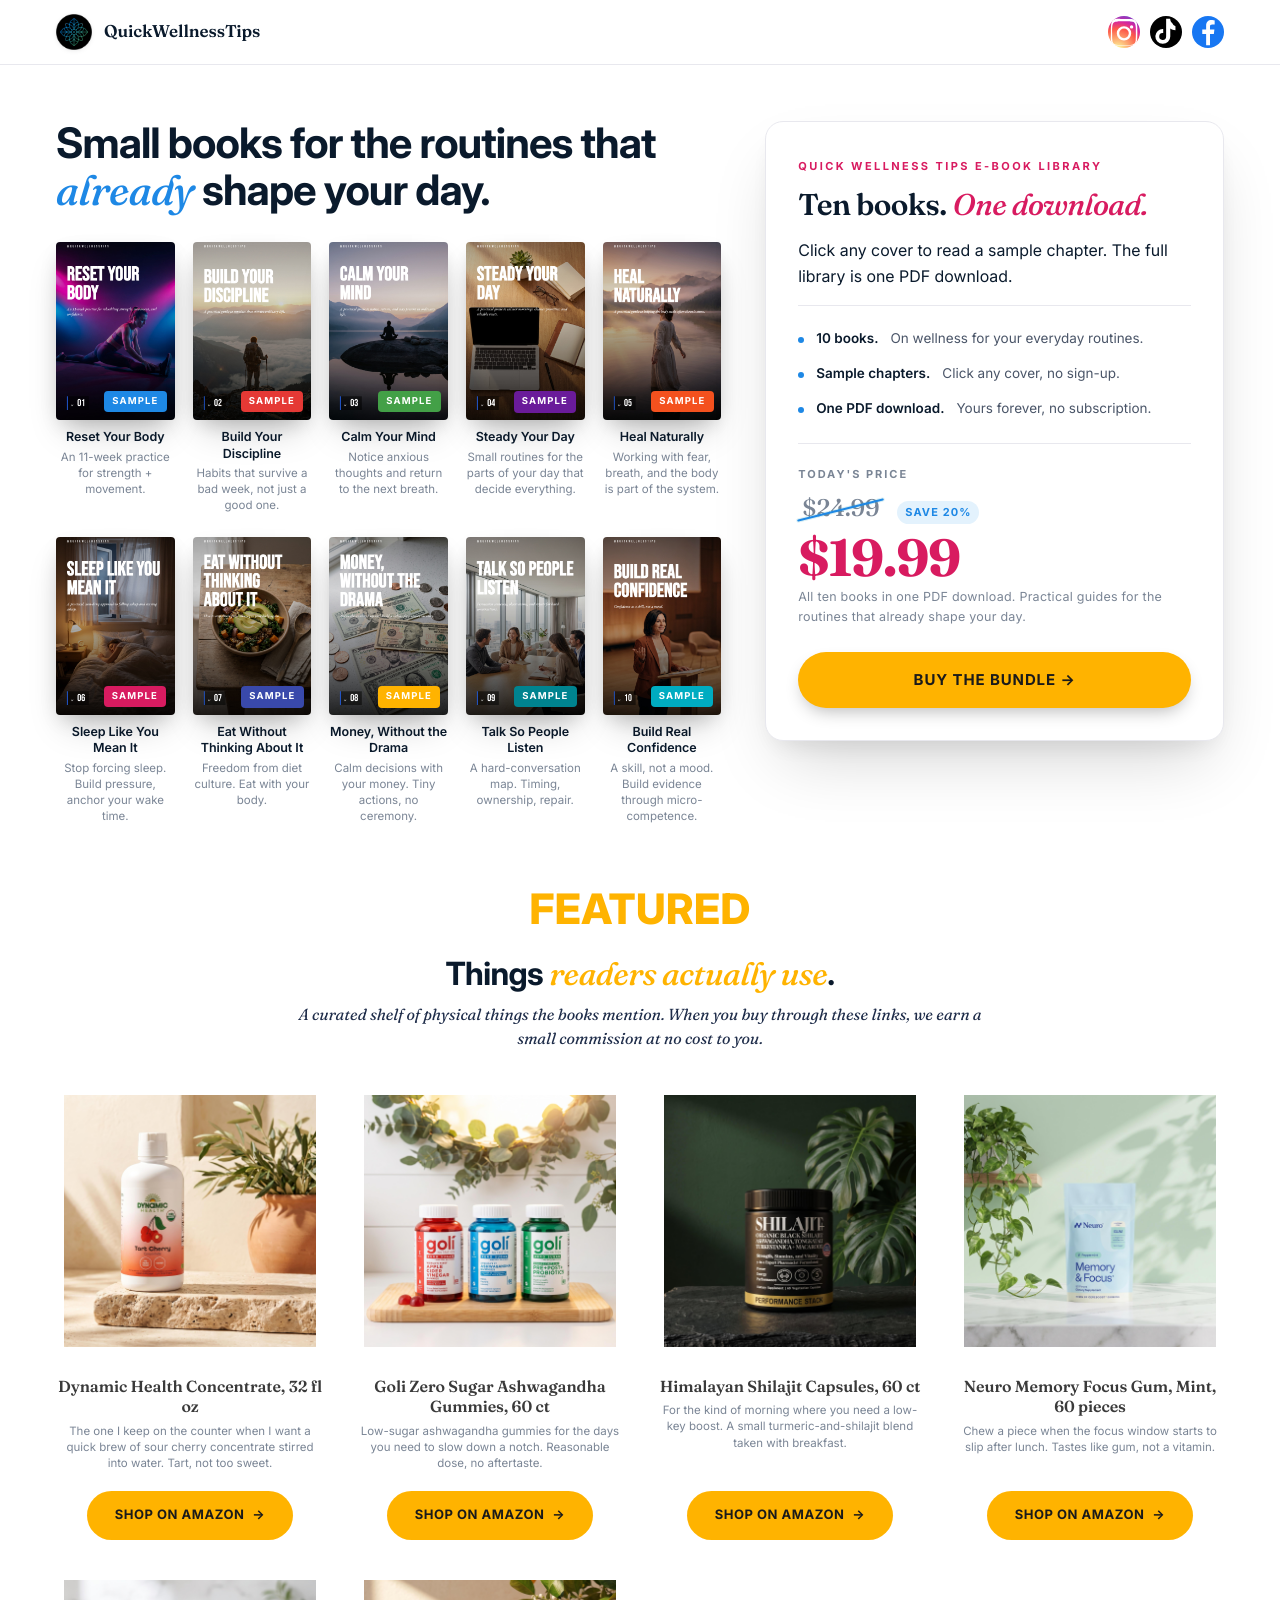
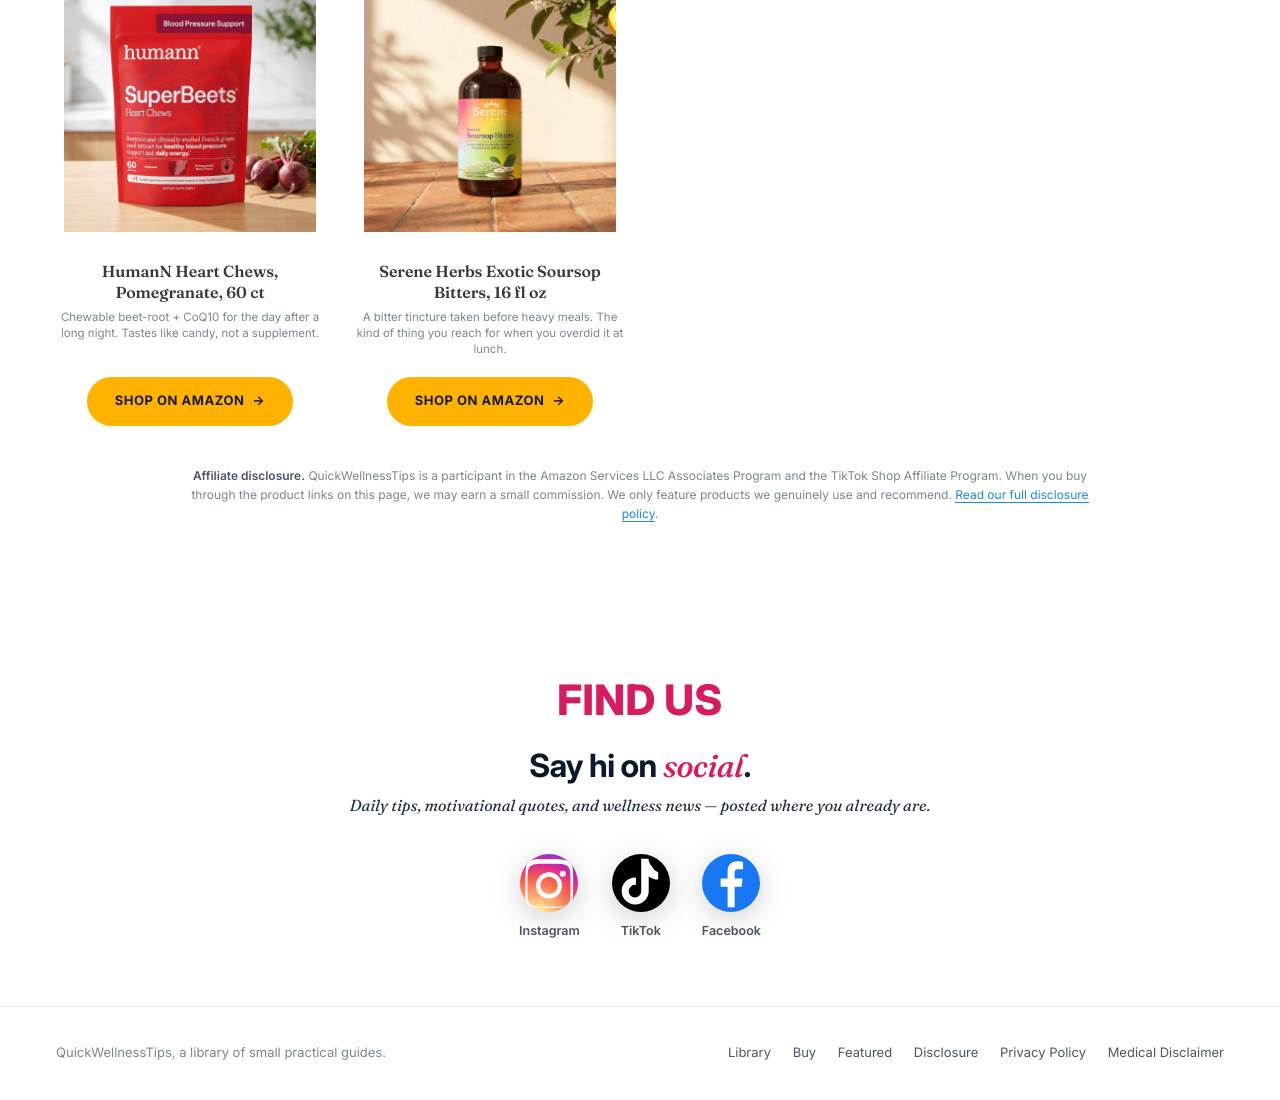
==== index.html @ c4ae5e94 "Move Find Us social section below Featured products; update copy to tips/quotes/news" ====
<!DOCTYPE html>
<html lang="en">
<head>
  <meta charset="UTF-8">
  <title>QuickWellnessTips, a library of small, practical guides</title>
  <meta name="viewport" content="width=device-width, initial-scale=1">
  <meta name="description" content="A focused library of 10 small wellness books. Practical guides for the routines that already shape your day. Sample chapters shown here. Full library available for purchase.">
  <link rel="preconnect" href="https://fonts.googleapis.com">
  <link rel="preconnect" href="https://fonts.gstatic.com" crossorigin>
  <link href="https://fonts.googleapis.com/css2?family=Inter:wght@400;500;600;700;800&family=Fraunces:ital,opsz,wght@0,9..144,500;0,9..144,600;1,9..144,400;1,9..144,500&display=swap" rel="stylesheet">
  <style>
    :root {
      /* Multi-hue palette: cool + warm mixed, no brown/orange dominance.
         Every section + every button gets a distinct, vibrant color so
         the page reads as flowing + varied, not monochrome. */
      --paper:        #ffffff;
      --ink:          #0a1a2c;
      --ink-soft:     #1f2d4a;
      --ink-mid:      #4a5568;
      --ink-muted:    #7a8595;
      --rule:         #e8e8ee;
      --rule-strong:  #c8ccd6;
      /* Section 1: hero + nav CTA — vibrant blue */
      --accent:       #1e88e5;
      --accent-deep:  #1565c0;
      --accent-tint:  #e3f2fd;
      /* Section 2: recipes/newsletter — bright teal */
      --accent-2:     #00acc1;
      --accent-2-deep:#00838f;
      --accent-2-tint:#e0f7fa;
      /* Section 3: offer + active price — hot pink */
      --accent-3:     #d81b60;
      --accent-3-deep:#ad1457;
      --accent-3-tint:#fce4ec;
      /* Section 4: featured products — bright amber */
      --accent-4:     #ffb300;
      --accent-4-tint:#fff8e1;
      /* Section 5: library + Buy Now button — vivid purple */
      --accent-5:     #6a1b9a;
      --accent-5-tint:#f3e5f5;
      /* Extra hues, used only to give each of the 10 book "Sample" tags
         its own distinct color (no two tiles repeat the same one). */
      --accent-6:     #43a047;
      --accent-7:     #e53935;
      --accent-8:     #3949ab;
      --accent-9:     #f4511e;

      --sans:  "Inter", -apple-system, BlinkMacSystemFont, "Helvetica Neue", Arial, sans-serif;
      --serif: "Fraunces", Georgia, "Times New Roman", serif;
    }

    * { box-sizing: border-box; }
    html, body {
      margin: 0; padding: 0;
      background: var(--paper);
      color: var(--ink);
      font-family: var(--sans);
      font-size: 16px;
      line-height: 1.6;
      -webkit-font-smoothing: antialiased;
      text-rendering: geometricPrecision;
    }
    a { color: inherit; text-decoration: none; }
    img { max-width: 100%; height: auto; display: block; }

    .wrap { max-width: 1240px; margin: 0 auto; padding: 0 36px; }

    /* ----- TOP BAR ----- */
    .topbar {
      border-bottom: 1px solid var(--rule);
      background: rgba(255,255,255,0.92);
      backdrop-filter: saturate(180%) blur(20px);
      -webkit-backdrop-filter: saturate(180%) blur(20px);
      position: sticky; top: 0; z-index: 50;
    }
    .topbar-inner {
      display: flex; align-items: center; justify-content: space-between;
      padding-top: 14px; padding-bottom: 14px;
    }
    .brand-mark { display: flex; align-items: center; gap: 12px; }
    .brand-mark img {
      width: 36px; height: 36px;
      filter: drop-shadow(0 1px 2px rgba(0,0,0,0.08));
    }
    .social-icons { display: flex; align-items: center; gap: 10px; }
    .social-icons a {
      display: flex; align-items: center; justify-content: center;
      width: 32px; height: 32px;
      transition: transform .15s ease;
    }
    .social-icons a:hover { transform: translateY(-1px); }
    .social-icons a svg { width: 32px; height: 32px; display: block; }

    .social-section { padding: 64px 0; }
    .social-section .section-eyebrow { color: var(--accent-3); }
    .social-section .section-title em { color: var(--accent-3); }
    .social-row {
      display: flex; align-items: flex-start; justify-content: center;
      gap: 32px; flex-wrap: wrap;
    }
    .social-badge {
      display: flex; flex-direction: column; align-items: center; gap: 10px;
      text-decoration: none;
    }
    .social-badge .badge-icon {
      width: 58px; height: 58px;
      display: block;
      filter: drop-shadow(0 6px 14px rgba(0,0,0,0.18));
      transition: transform .15s ease;
    }
    .social-badge:hover .badge-icon { transform: translateY(-3px); }
    .social-badge .badge-icon svg { width: 100%; height: 100%; display: block; }
    .social-badge .badge-label {
      font-family: var(--sans);
      font-size: 12.5px;
      font-weight: 600;
      color: var(--ink-mid);
    }

    .brand-mark .name {
      font-family: var(--serif);
      font-size: 17px;
      font-weight: 600;
      letter-spacing: -0.005em;
      color: var(--ink);
    }
    .nav {
      display: flex; gap: 28px; align-items: center;
      font-family: var(--sans);
      font-size: 13.5px;
      font-weight: 500;
      color: var(--ink-mid);
    }
    .nav a:hover { color: var(--ink); }
    .nav .pill {
      display: inline-flex; align-items: center;
      padding: 10px 18px;
      background: var(--accent);
      color: #ffffff;
      font-weight: 600; font-size: 13.5px;
      border-radius: 999px;
      transition: background .2s ease;
    }
    .nav .pill:hover { background: var(--accent-deep); }

    /* ============================================================
       TOP: 2-column hero (library LEFT, text-only offer RIGHT)
       ============================================================ */
    .hero {
      padding: 56px 0 28px;
      background: var(--paper);
    }
    .hero-grid {
      display: grid;
      grid-template-columns: 1.45fr 1fr;
      gap: 44px;
      align-items: start;
    }

    /* ---- LEFT: library showcase ---- */
    .lib-block .lib-header {
      margin-bottom: 28px;
    }
    .lib-block .lib-header h1 {
      font-family: var(--sans);
      font-size: clamp(28px, 3.6vw, 42px);
      line-height: 1.1;
      letter-spacing: -0.022em;
      color: var(--ink);
      font-weight: 700;
      margin: 0 0 10px 0;
    }
    .lib-block .lib-header h1 em {
      font-family: var(--serif);
      font-style: italic;
      font-weight: 500;
      color: var(--accent);
      letter-spacing: -0.015em;
    }
    /* (no deck line — was a "click any cover" sample instruction, removed) */

    .bookshelf {
      display: grid;
      grid-template-columns: repeat(5, 1fr);
      gap: 24px 18px;
    }
    .book-tile {
      display: flex; flex-direction: column; align-items: center;
      gap: 8px;
      cursor: pointer;
      text-decoration: none;
      color: inherit;
      transition: transform .3s cubic-bezier(.2,.7,.2,1);
    }
    .book-tile:hover { transform: translateY(-4px); }
    .book-tile .cover {
      width: 100%;
      max-width: 140px;
      aspect-ratio: 2/3;
      border-radius: 4px;
      overflow: hidden;
      box-shadow:
        0 1px 0 rgba(255,255,255,0.9) inset,
        0 8px 20px -6px rgba(0,0,0,0.18),
        0 18px 36px -10px rgba(0,0,0,0.22);
      transition: box-shadow .25s ease;
    }
    .book-tile:hover .cover {
      box-shadow:
        0 1px 0 rgba(255,255,255,0.9) inset,
        0 12px 24px -6px rgba(0,0,0,0.20),
        0 22px 44px -10px rgba(0,0,0,0.28);
    }
    .book-tile .cover img { width: 100%; height: 100%; object-fit: cover; }
    .book-tile .cover-wrap { position: relative; }
    /* "Sample" tag — communicates to visitors this is a preview, not the
       full book. Reinforces the buy-now CTA in the right column. */
    .book-tile .sample-tag {
      position: absolute;
      bottom: 8px; right: 8px;
      padding: 3px 8px;
      background: var(--accent);
      color: #fff;
      font-family: var(--sans);
      font-size: 9.5px; font-weight: 700;
      letter-spacing: 0.12em;
      text-transform: uppercase;
      border-radius: 4px;
      backdrop-filter: blur(4px);
    }
    /* Cycle the "Sample" tag through the site's five accent colors instead
       of every book showing the same one — matches the multi-hue palette
       used across the rest of the page. */
    .bookshelf .book-tile:nth-child(1)  .sample-tag { background: var(--accent); }
    .bookshelf .book-tile:nth-child(2)  .sample-tag { background: var(--accent-7); }
    .bookshelf .book-tile:nth-child(3)  .sample-tag { background: var(--accent-6); }
    .bookshelf .book-tile:nth-child(4)  .sample-tag { background: var(--accent-5); }
    .bookshelf .book-tile:nth-child(5)  .sample-tag { background: var(--accent-9); }
    .bookshelf .book-tile:nth-child(6)  .sample-tag { background: var(--accent-3); }
    .bookshelf .book-tile:nth-child(7)  .sample-tag { background: var(--accent-8); }
    .bookshelf .book-tile:nth-child(8)  .sample-tag { background: var(--accent-4); }
    .bookshelf .book-tile:nth-child(9)  .sample-tag { background: var(--accent-2-deep); }
    .bookshelf .book-tile:nth-child(10) .sample-tag { background: var(--accent-2); }
    .book-tile .meta { text-align: center; }
    .book-tile .name {
      font-family: var(--sans);
      font-size: 12.5px;
      font-weight: 600;
      letter-spacing: -0.005em;
      color: var(--ink);
      line-height: 1.3;
      margin-top: 2px;
    }
    .book-tile .blurb {
      font-family: var(--sans);
      font-size: 11.5px;
      line-height: 1.4;
      color: var(--ink-muted);
      margin-top: 2px;
      max-width: 160px;
    }

    /* ---- RIGHT: text-only offer (no photo) ---- */
    .buy-block { position: sticky; top: 92px; }
    .offer {
      background: #ffffff;
      border: 1px solid var(--rule);
      border-radius: 18px;
      padding: 36px 32px 32px;
      box-shadow:
        0 1px 0 rgba(255,255,255,0.9) inset,
        0 12px 28px -10px rgba(0,0,0,0.10),
        0 32px 64px -18px rgba(0,0,0,0.18);
      position: relative;
    }
    .offer .eyebrow {
      font-family: var(--sans);
      font-size: 11px; font-weight: 700;
      letter-spacing: 0.22em; text-transform: uppercase;
      color: var(--accent);
      margin-bottom: 12px;
    }
    .offer h2 {
      font-family: var(--serif);
      font-size: clamp(24px, 2.4vw, 30px);
      line-height: 1.15;
      letter-spacing: -0.018em;
      font-weight: 600;
      color: var(--ink);
      margin: 0 0 14px 0;
    }
    .offer h2 em {
      font-style: italic;
      font-weight: 500;
      color: var(--accent);
    }
    .offer .blurb {
      font-family: var(--serif);
      font-style: italic;
      font-size: 16px;
      line-height: 1.55;
      color: var(--ink-soft);
      margin: 0 0 22px 0;
    }
    .offer .spec-list {
      list-style: none;
      padding: 16px 0;
      margin: 0 0 22px 0;
      border-top: 1px solid var(--rule);
      border-bottom: 1px solid var(--rule);
    }
    .offer .spec-list li {
      display: flex;
      align-items: baseline;
      gap: 12px;
      padding: 8px 0;
      font-family: var(--sans);
      font-size: 13.5px;
      line-height: 1.4;
      color: var(--ink-mid);
    }
    .offer .spec-list li::before {
      content: "";
      flex: 0 0 6px;
      width: 6px; height: 6px;
      border-radius: 50%;
      background: var(--accent);
      align-self: center;
    }
    .offer .spec-list li strong { color: var(--ink); font-weight: 600; }
    .offer .price-block {
      display: inline-flex; align-items: baseline; gap: 14px;
      margin-bottom: 4px;
    }
    .offer .price-original {
      font-family: var(--serif);
      font-size: clamp(20px, 2vw, 24px);
      font-weight: 500;
      letter-spacing: -0.01em;
      color: var(--ink-muted);
      position: relative;
      display: inline-block;
      padding: 0 4px;
    }
    /* Diagonal slash through the original price (price-sticker mark) */
    .offer .price-original::after {
      content: "";
      position: absolute;
      left: -2px;
      right: -2px;
      top: 50%;
      height: 2px;
      background: var(--accent);
      transform: rotate(-14deg);
      transform-origin: center;
      border-radius: 2px;
      box-shadow: 0 0 0 1px rgba(36, 163, 190, 0.18);
    }
    .offer .price-saving {
      font-family: var(--sans);
      font-size: 11px;
      font-weight: 700;
      letter-spacing: 0.10em;
      text-transform: uppercase;
      color: var(--accent);
      padding: 3px 8px;
      background: var(--accent-tint);
      border-radius: 999px;
    }
    .offer .price {
      font-family: var(--serif);
      font-size: clamp(40px, 4.2vw, 52px);
      font-weight: 700;
      letter-spacing: -0.025em;
      /* Red on the active price — high contrast, urgent sale-energy */
      color: #d81b60;
      line-height: 1;
      margin-bottom: 4px;
    }
    .offer .price-prefix {
      font-family: var(--sans);
      font-size: 11px; font-weight: 700;
      letter-spacing: 0.18em; text-transform: uppercase;
      color: var(--ink-muted);
      margin-bottom: 6px;
    }
    .offer .price-meta {
      font-family: var(--sans);
      font-size: 12.5px;
      color: var(--ink-muted);
      letter-spacing: 0.02em;
      margin-bottom: 24px;
    }
    .offer .buy-btn {
      display: flex; align-items: center; justify-content: center;
      gap: 8px;
      width: 100%;
      background: var(--accent-4);
      color: #1a1a1a;
      font-family: var(--sans);
      font-size: 15px;
      font-weight: 700;
      letter-spacing: 0.06em;
      text-transform: uppercase;
      padding: 16px 22px;
      border: 0; cursor: pointer;
      border-radius: 999px;
      transition: background .2s ease, transform .15s ease;
      box-shadow: 0 8px 18px -6px rgba(0,0,0,0.30);
    }
    .offer .buy-btn:hover {
      background: #ff8f00;
      transform: translateY(-1px);
    }
    .offer .bundles {
      font-family: var(--sans);
      font-size: 12px;
      color: var(--ink-muted);
      margin-top: 16px;
      text-align: center;
    }
    .offer .bundles span { display: block; padding: 2px 0; }
    .offer .bundles strong {
      color: var(--ink-soft);
      font-weight: 700;
      font-family: var(--serif);
      font-size: 13px;
    }

    /* ============================================================
       FEATURED PRODUCTS — square cards, 4-up grid
       Each card is a single column: square product photo at top,
       a single italic-serif deck line, then a black pill CTA.
       Layout matches the BEAM products reference exactly.
       ============================================================ */
    .featured-section {
      padding: 24px 0 80px;
      background: #ffffff;
    }
    .section-head {
      max-width: 1240px;
      margin: 0 auto 36px;
      text-align: center;
    }
    .section-eyebrow {
      font-family: var(--sans);
      font-size: clamp(30px, 4vw, 42px);
      font-weight: 800;
      letter-spacing: 0.01em;
      text-transform: uppercase;
      color: var(--accent);
      margin-bottom: 12px;
    }
    .section-title {
      font-family: var(--sans);
      font-size: clamp(24px, 2.6vw, 32px);
      line-height: 1.2;
      letter-spacing: -0.02em;
      color: var(--ink);
      font-weight: 700;
      margin: 0 0 8px 0;
    }
    .section-title em {
      font-family: var(--serif);
      font-style: italic;
      font-weight: 500;
      color: var(--accent);
      letter-spacing: -0.015em;
    }
    .section-deck {
      font-family: var(--serif);
      font-style: italic;
      font-size: 16px;
      line-height: 1.5;
      color: var(--ink-soft);
      margin: 0;
      max-width: 720px;
      margin-left: auto; margin-right: auto;
    }

    /* The 4-up product grid — equal columns, square cards */
    .product-grid {
      display: grid;
      grid-template-columns: repeat(4, 1fr);
      gap: 32px;
      max-width: 1180px;
      margin: 0 auto;
    }
    /* Each card — square photo on top, deck line, pill button. The
       link wraps the whole card so the entire tile is clickable. */
    .product-card {
      display: flex; flex-direction: column;
      text-decoration: none;
      color: inherit;
      transition: transform .25s ease;
      /* Equal-height cards so all the pills line up at the same Y */
      height: 100%;
    }
    .product-card:hover { transform: translateY(-4px); }

    .product-card .card-photo {
      aspect-ratio: 1/1;
      background: #ffffff;
      border-radius: 6px;
      overflow: hidden;
      margin-bottom: 22px;
      /* Show the FULL product image (no cropping). object-fit: contain
         letterboxes the image in a thin white strip if the source
         isn't itself perfectly square. */
      display: flex;
      align-items: center;
      justify-content: center;
    }
    .product-card .card-photo img {
      width: 100%;
      height: 100%;
      object-fit: contain;
      object-position: center;
      padding: 8px;
    }
    .product-card .card-photo.empty {
      background: linear-gradient(135deg, var(--accent-tint) 0%, #f0f7f9 100%);
    }

    .product-card .card-text { text-align: center; margin: 0 0 20px 0; }
    .product-card .card-title {
      font-family: var(--serif);
      font-size: 16px;
      font-weight: 600;
      line-height: 1.3;
      letter-spacing: -0.005em;
      color: #3a3a3a;
      margin: 0 0 5px 0;
    }
    .product-card .card-blurb {
      font-family: var(--sans);
      font-size: 11.5px;
      line-height: 1.4;
      color: var(--ink-muted);
    }

    /* Push the CTA to the bottom of every card so the pills line up
       at the same vertical position across all 4 cards. */
    .product-card .card-cta {
      display: inline-flex; align-items: center; justify-content: center;
      gap: 8px;
      align-self: center;
      margin-top: auto;          /* push to the bottom of the flex column */
      padding: 14px 28px;
      background: var(--ink);
      color: #ffffff;
      font-family: var(--sans);
      font-size: 13px;
      font-weight: 700;
      letter-spacing: 0.04em;
      text-transform: uppercase;
      border-radius: 999px;
      transition: background .15s ease, transform .15s ease;
    }
    .product-card .card-cta::after { content: "→"; }
    .product-card:hover .card-cta { background: var(--accent); }

    /* Empty state for the grid */
    .grid-empty {
      grid-column: 1 / -1;
      text-align: center;
      padding: 60px 20px;
      color: var(--ink-muted);
      font-family: var(--sans);
      font-size: 14px;
      line-height: 1.6;
    }
    .grid-empty code {
      background: var(--paper);
      padding: 2px 8px;
      border-radius: 3px;
      font-family: "SF Mono", Menlo, monospace;
      font-size: 12.5px;
      color: var(--accent-deep);
    }

    .disclosure {
      max-width: 900px;
      margin: 40px auto 0;
      font-family: var(--sans);
      font-size: 12px;
      line-height: 1.6;
      color: var(--ink-muted);
      text-align: center;
    }
    .disclosure strong { font-weight: 600; color: var(--ink-mid); }
    .disclosure a { color: var(--accent); border-bottom: 1px solid currentColor; }

    @media (max-width: 900px) {
      .hero-grid { grid-template-columns: 1fr; }
      .buy-block { position: static; top: auto; margin-top: 8px; }
    }
    @media (max-width: 640px) {
      .bookshelf { grid-template-columns: repeat(3, 1fr); }
    }
    @media (max-width: 420px) {
      .bookshelf { grid-template-columns: repeat(2, 1fr); }
    }
    @media (max-width: 560px) {
      .product-grid { grid-template-columns: 1fr; }
    }

    /* Per-section accent overrides — each section gets its own
       accent so the page reads as varied, not monochrome teal */
    .hero .hero-eyebrow { color: var(--accent); }
    .hero h1 em { color: var(--accent-3); }
    .featured-section .section-eyebrow { color: var(--accent-4); }
    .featured-section .section-title em { color: var(--accent-4); }
    .featured-section .product-card .card-cta { background: var(--accent-5); }
    .featured-section .product-card:hover .card-cta { background: #4a148c; }
    .featured-section .product-card .card-cta.card-cta-amazon { background: var(--accent-4); color: #1a1a1a; }
    .featured-section .product-card:hover .card-cta.card-cta-amazon { background: #ff8f00; }
    .recipes-section .section-eyebrow { color: var(--accent-2); }
    .recipes-section .section-title em { color: var(--accent-2); }
    .recipes-section .recipe-tag { color: var(--accent-2); }
    .recipes-section .newsletter { background: linear-gradient(135deg, #e3f2fd 0%, #fff 50%, #fce4ec 100%); border-color: var(--accent-2); }
    .recipes-section .newsletter input[type="email"]:focus { border-color: var(--accent-2); }
    .recipes-section .newsletter button[type="submit"]:hover { background: var(--accent-2); }
    .library-section .lib-header h2 em { color: var(--accent-5); }
    .offer .eyebrow { color: var(--accent-3); }
    .offer h2 em { color: var(--accent-3); }
    /* ============================================================
       RECIPES & WELLNESS TIPS — blog/recipe grid + newsletter
       The "from the kitchen + the practice" section. Cards are
       article previews with a thumbnail, tag, title, excerpt, date.
       Newsletter form sits centered under the grid.
       ============================================================ */
    .recipes-section {
      padding: 80px 0 96px;
      background: #fafafa;
      border-top: 1px solid var(--rule);
    }
    .recipes-section .section-head {
      max-width: 1100px;
      margin: 0 auto 40px;
    }
    .recipes-section .section-title em {
      font-family: var(--serif);
      font-style: italic;
      font-weight: 500;
      color: var(--accent);
    }
    .recipes-grid {
      display: grid;
      grid-template-columns: repeat(3, 1fr);
      gap: 28px;
      max-width: 1100px;
      margin: 0 auto 56px;
    }
    .recipe-card {
      background: #ffffff;
      border: 1px solid var(--rule);
      border-radius: 14px;
      overflow: hidden;
      transition: border-color .2s ease, transform .2s ease;
      display: flex; flex-direction: column;
      text-decoration: none;
      color: inherit;
    }
    .recipe-card:hover {
      border-color: var(--rule-strong);
      transform: translateY(-2px);
    }
    .recipe-thumb {
      aspect-ratio: 4/3;
      background: linear-gradient(135deg, var(--accent-tint) 0%, #f0f7f9 100%);
      overflow: hidden;
    }
    .recipe-thumb img { width: 100%; height: 100%; object-fit: cover; }
    .recipe-body { padding: 22px 22px 24px; flex: 1; display: flex; flex-direction: column; }
    .recipe-tag {
      font-family: var(--sans);
      font-size: 11px; font-weight: 700;
      letter-spacing: 0.18em; text-transform: uppercase;
      color: var(--accent);
      margin-bottom: 8px;
    }
    .recipe-title {
      font-family: var(--serif);
      font-size: 19px; font-weight: 600; line-height: 1.25;
      letter-spacing: -0.01em;
      color: var(--ink);
      margin: 0 0 10px 0;
    }
    .recipe-blurb {
      font-family: var(--sans);
      font-size: 13.5px; line-height: 1.55;
      color: var(--ink-mid);
      margin: 0 0 12px 0;
      flex: 1;
    }
    .recipe-meta {
      font-family: var(--sans);
      font-size: 11px; letter-spacing: 0.14em; text-transform: uppercase;
      color: var(--ink-muted);
    }

    /* The newsletter signup form — sits in its own card under the grid */
    .newsletter {
      max-width: 560px;
      margin: 0 auto;
      padding: 32px 32px 36px;
      background: #ffffff;
      border: 1px solid var(--rule);
      border-radius: 18px;
      text-align: center;
    }
    .newsletter .newsletter-eyebrow {
      font-family: var(--sans);
      font-size: 11px; font-weight: 700;
      letter-spacing: 0.22em; text-transform: uppercase;
      color: var(--accent);
      margin-bottom: 8px;
    }
    .newsletter h3 {
      font-family: var(--serif);
      font-size: 22px; line-height: 1.25;
      letter-spacing: -0.018em;
      font-weight: 600;
      color: var(--ink);
      margin: 0 0 8px 0;
    }
    .newsletter h3 em {
      font-style: italic;
      color: var(--accent);
      font-weight: 500;
    }
    .newsletter p {
      font-family: var(--sans);
      font-size: 14px; line-height: 1.55;
      color: var(--ink-mid);
      margin: 0 0 18px 0;
    }
    .newsletter form {
      display: flex; gap: 8px;
    }
    .newsletter input[type="email"] {
      flex: 1;
      padding: 14px 18px;
      border: 1px solid var(--rule-strong);
      border-radius: 999px;
      font-family: var(--sans);
      font-size: 14px;
      color: var(--ink);
      background: #ffffff;
      outline: none;
      transition: border-color .15s ease;
    }
    .newsletter input[type="email"]:focus { border-color: var(--accent); }
    .newsletter button[type="submit"] {
      padding: 14px 24px;
      background: var(--ink);
      color: #ffffff;
      font-family: var(--sans);
      font-size: 13px; font-weight: 700;
      letter-spacing: 0.06em; text-transform: uppercase;
      border: 0;
      border-radius: 999px;
      cursor: pointer;
      transition: background .15s ease;
      white-space: nowrap;
    }
    .newsletter button[type="submit"]:hover { background: var(--accent); }
    .newsletter .newsletter-fine {
      font-family: var(--sans);
      font-size: 11px;
      color: var(--ink-muted);
      margin: 14px 0 0;
    }
    .newsletter .newsletter-status {
      font-family: var(--sans);
      font-size: 13px;
      color: var(--accent);
      margin-top: 12px;
      min-height: 18px;
    }

/* ----- FOOTER ----- */
    .footer {
      padding: 36px 0;
      background: #ffffff;
      border-top: 1px solid var(--rule);
      font-family: var(--sans);
      font-size: 13px;
      color: var(--ink-muted);
    }
    .footer-inner {
      display: flex; justify-content: space-between; align-items: center; flex-wrap: wrap; gap: 16px;
    }
    .footer a { color: var(--ink-mid); margin-left: 18px; }
    .footer a:hover { color: var(--ink); }

  </style>
</head>
<body>

  <header class="topbar">
    <div class="wrap topbar-inner">
      <a class="brand-mark" href="#top">
        <img src="bundle/qwt-logo-200.png" alt="QuickWellnessTips">
        <span class="name">QuickWellnessTips</span>
      </a>
      <div class="social-icons">
        <a href="https://www.instagram.com/quickwellnesstips" target="_blank" rel="noopener" aria-label="QuickWellnessTips on Instagram"><svg viewBox="0 0 24 24"><defs><radialGradient id="igGradSm" cx="30%" cy="107%" r="150%"><stop offset="0" stop-color="#fdf497"/><stop offset=".05" stop-color="#fdf497"/><stop offset=".45" stop-color="#fd5949"/><stop offset=".6" stop-color="#d6249f"/><stop offset=".9" stop-color="#285AEB"/></radialGradient></defs><circle cx="12" cy="12" r="12" fill="url(#igGradSm)"/><path fill="#fff" d="M12 2.2c3.2 0 3.6 0 4.9.1 1.2.1 1.9.2 2.3.4.6.2 1 .5 1.4.9.4.4.7.8.9 1.4.2.4.3 1.1.4 2.3.1 1.3.1 1.7.1 4.9s0 3.6-.1 4.9c-.1 1.2-.2 1.9-.4 2.3-.2.6-.5 1-.9 1.4-.4.4-.8.7-1.4.9-.4.2-1.1.3-2.3.4-1.3.1-1.7.1-4.9.1s-3.6 0-4.9-.1c-1.2-.1-1.9-.2-2.3-.4-.6-.2-1-.5-1.4-.9-.4-.4-.7-.8-.9-1.4-.2-.4-.3-1.1-.4-2.3C2.2 15.6 2.2 15.2 2.2 12s0-3.6.1-4.9c.1-1.2.2-1.9.4-2.3.2-.6.5-1 .9-1.4.4-.4.8-.7 1.4-.9.4-.2 1.1-.3 2.3-.4C8.4 2.2 8.8 2.2 12 2.2zm0 1.8c-3.1 0-3.5 0-4.7.1-1 .1-1.6.2-1.9.3-.5.2-.8.4-1.2.7-.3.3-.6.7-.7 1.2-.1.3-.3.9-.3 1.9-.1 1.2-.1 1.6-.1 4.7s0 3.5.1 4.7c.1 1 .2 1.6.3 1.9.2.5.4.8.7 1.2.3.3.7.6 1.2.7.3.1.9.3 1.9.3 1.2.1 1.6.1 4.7.1s3.5 0 4.7-.1c1-.1 1.6-.2 1.9-.3.5-.2.8-.4 1.2-.7.3-.3.6-.7.7-1.2.1-.3.3-.9.3-1.9.1-1.2.1-1.6.1-4.7s0-3.5-.1-4.7c-.1-1-.2-1.6-.3-1.9-.2-.5-.4-.8-.7-1.2-.3-.3-.7-.6-1.2-.7-.3-.1-.9-.3-1.9-.3-1.2-.1-1.6-.1-4.7-.1zm0 3.6a5.4 5.4 0 110 10.8 5.4 5.4 0 010-10.8zm0 1.8a3.6 3.6 0 100 7.2 3.6 3.6 0 000-7.2zm5.7-2.5a1.26 1.26 0 110 2.52 1.26 1.26 0 010-2.52z"/></svg></a>
        <a href="https://www.tiktok.com/@quickwellnesstipsinfo" target="_blank" rel="noopener" aria-label="QuickWellnessTips on TikTok"><svg viewBox="0 0 24 24"><circle cx="12" cy="12" r="12" fill="#000000"/><path fill="#ffffff" d="M16.6 5.2c-.9-.8-1.4-1.9-1.5-3.2h-3v13.4a2.6 2.6 0 11-2.2-2.6v-3.1a5.6 5.6 0 105.3 5.6V9.3c1.1.8 2.4 1.3 3.9 1.3V7.6a4.3 4.3 0 01-2.5-2.4z"/></svg></a>
        <a href="https://www.facebook.com/quickwellnesstips" target="_blank" rel="noopener" aria-label="QuickWellnessTips on Facebook"><svg viewBox="0 0 24 24"><circle cx="12" cy="12" r="12" fill="#1877F2"/><path fill="#fff" d="M13.5 22v-8.5h2.9l.4-3.4h-3.3V7.9c0-1 .3-1.6 1.7-1.6h1.8V3.3C16.7 3.2 15.7 3 14.6 3c-2.4 0-4 1.5-4 4.2v2.9H7.7v3.4h2.9V22h2.9z"/></svg></a>
      </div>
    </div>
  </header>

  <section id="top" class="hero">
    <div class="wrap hero-grid">

      <!-- LEFT: 10-book showcase (sample previews, not full PDFs) -->
      <div class="lib-block" id="library">
        <div class="lib-header">
          <h1>Small books for the routines that <em>already</em> shape your day.</h1>
        </div>
        <div class="bookshelf" id="bookshelf"></div>
      </div>

      <!-- RIGHT: editorial-ad text-only offer -->
      <div class="buy-block" id="buy">
        <div class="offer">
          <div class="eyebrow">Quick Wellness Tips e-book library</div>
          <h2>Ten books. <em>One download.</em></h2>
          <p>Click any cover to read a sample chapter. The full library is one PDF download.</p>
          <ul class="spec-list">
            <li><strong>10 books.</strong> On wellness for your everyday routines.</li>
            <li><strong>Sample chapters.</strong> Click any cover, no sign-up.</li>
            <li><strong>One PDF download.</strong> Yours forever, no subscription.</li>
          </ul>

          <div class="price-prefix">Today's price</div>
          <div class="price-block">
            <span class="price-original" id="offer-price-original">$24.99</span>
            <span class="price-saving">Save 20%</span>
          </div>
          <div class="price" id="offer-price">$19.99</div>
          <div class="price-meta" id="offer-price-meta">Single payment. Instant access.</div>

          <a class="buy-btn" id="offer-btn" href="#" target="_blank" rel="noopener">Buy the Bundle &rarr;</a>
        </div>
      </div>
    </div>
  </section>

  <section id="featured" class="featured-section">
    <div class="wrap">
      <div class="section-head">
        <div class="section-eyebrow">Featured</div>
        <h2 class="section-title">Things <em>readers actually use</em>.</h2>
        <p class="section-deck">A curated shelf of physical things the books mention. When you buy through these links, we earn a small commission at no cost to you.</p>
      </div>

      <div class="product-grid" id="product-grid"></div>

      <div class="disclosure">
        <strong>Affiliate disclosure.</strong> QuickWellnessTips is a participant in the Amazon Services LLC Associates Program and the TikTok Shop Affiliate Program. When you buy through the product links on this page, we may earn a small commission. We only feature products we genuinely use and recommend. <a href="disclosure.html">Read our full disclosure policy</a>.
      </div>
    </div>
  </section>

  <section id="social" class="social-section">
    <div class="wrap">
      <div class="section-head">
        <div class="section-eyebrow">Find us</div>
        <h2 class="section-title">Say hi on <em>social</em>.</h2>
        <p class="section-deck">Daily tips, motivational quotes, and wellness news &mdash; posted where you already are.</p>
      </div>
      <div class="social-row">
        <a class="social-badge" href="https://www.instagram.com/quickwellnesstips" target="_blank" rel="noopener"><span class="badge-icon"><svg viewBox="0 0 24 24"><defs><radialGradient id="igGradLg" cx="30%" cy="107%" r="150%"><stop offset="0" stop-color="#fdf497"/><stop offset=".05" stop-color="#fdf497"/><stop offset=".45" stop-color="#fd5949"/><stop offset=".6" stop-color="#d6249f"/><stop offset=".9" stop-color="#285AEB"/></radialGradient></defs><circle cx="12" cy="12" r="12" fill="url(#igGradLg)"/><path fill="#fff" d="M12 2.2c3.2 0 3.6 0 4.9.1 1.2.1 1.9.2 2.3.4.6.2 1 .5 1.4.9.4.4.7.8.9 1.4.2.4.3 1.1.4 2.3.1 1.3.1 1.7.1 4.9s0 3.6-.1 4.9c-.1 1.2-.2 1.9-.4 2.3-.2.6-.5 1-.9 1.4-.4.4-.8.7-1.4.9-.4.2-1.1.3-2.3.4-1.3.1-1.7.1-4.9.1s-3.6 0-4.9-.1c-1.2-.1-1.9-.2-2.3-.4-.6-.2-1-.5-1.4-.9-.4-.4-.7-.8-.9-1.4-.2-.4-.3-1.1-.4-2.3C2.2 15.6 2.2 15.2 2.2 12s0-3.6.1-4.9c.1-1.2.2-1.9.4-2.3.2-.6.5-1 .9-1.4.4-.4.8-.7 1.4-.9.4-.2 1.1-.3 2.3-.4C8.4 2.2 8.8 2.2 12 2.2zm0 1.8c-3.1 0-3.5 0-4.7.1-1 .1-1.6.2-1.9.3-.5.2-.8.4-1.2.7-.3.3-.6.7-.7 1.2-.1.3-.3.9-.3 1.9-.1 1.2-.1 1.6-.1 4.7s0 3.5.1 4.7c.1 1 .2 1.6.3 1.9.2.5.4.8.7 1.2.3.3.7.6 1.2.7.3.1.9.3 1.9.3 1.2.1 1.6.1 4.7.1s3.5 0 4.7-.1c1-.1 1.6-.2 1.9-.3.5-.2.8-.4 1.2-.7.3-.3.6-.7.7-1.2.1-.3.3-.9.3-1.9.1-1.2.1-1.6.1-4.7s0-3.5-.1-4.7c-.1-1-.2-1.6-.3-1.9-.2-.5-.4-.8-.7-1.2-.3-.3-.7-.6-1.2-.7-.3-.1-.9-.3-1.9-.3-1.2-.1-1.6-.1-4.7-.1zm0 3.6a5.4 5.4 0 110 10.8 5.4 5.4 0 010-10.8zm0 1.8a3.6 3.6 0 100 7.2 3.6 3.6 0 000-7.2zm5.7-2.5a1.26 1.26 0 110 2.52 1.26 1.26 0 010-2.52z"/></svg></span><span class="badge-label">Instagram</span></a>
        <a class="social-badge" href="https://www.tiktok.com/@quickwellnesstipsinfo" target="_blank" rel="noopener"><span class="badge-icon"><svg viewBox="0 0 24 24"><circle cx="12" cy="12" r="12" fill="#000000"/><path fill="#ffffff" d="M16.6 5.2c-.9-.8-1.4-1.9-1.5-3.2h-3v13.4a2.6 2.6 0 11-2.2-2.6v-3.1a5.6 5.6 0 105.3 5.6V9.3c1.1.8 2.4 1.3 3.9 1.3V7.6a4.3 4.3 0 01-2.5-2.4z"/></svg></span><span class="badge-label">TikTok</span></a>
        <a class="social-badge" href="https://www.facebook.com/quickwellnesstips" target="_blank" rel="noopener"><span class="badge-icon"><svg viewBox="0 0 24 24"><circle cx="12" cy="12" r="12" fill="#1877F2"/><path fill="#fff" d="M13.5 22v-8.5h2.9l.4-3.4h-3.3V7.9c0-1 .3-1.6 1.7-1.6h1.8V3.3C16.7 3.2 15.7 3 14.6 3c-2.4 0-4 1.5-4 4.2v2.9H7.7v3.4h2.9V22h2.9z"/></svg></span><span class="badge-label">Facebook</span></a>
      </div>
    </div>
  </section>

  <!-- ============================================================
       RECIPES & WELLNESS TIPS — blog previews + newsletter
       Renders from posts/posts.json (a flat array of post objects).
       Each post: {title, date, tag, excerpt, thumb, url}
       ============================================================ -->

<footer class="footer">
    <div class="wrap footer-inner">
      <div>QuickWellnessTips, a library of small practical guides.</div>
      <div>
        <a href="#library">Library</a>
        <a href="#buy">Buy</a>
        <a href="#featured">Featured</a>
        <a href="disclosure.html">Disclosure</a>
        <a href="privacy.html">Privacy Policy</a>
        <a href="disclaimer.html">Medical Disclaimer</a>
      </div>
    </div>
  </footer>

  <script>
    /* =============================================================
       LEFT: 10-book showcase — SAMPLE previews (clicking goes to
       sample.html?slug=<slug>, NOT to the full PDF)
       ============================================================= */
    (function () {
      var books = [
        {n: '01', slug: 'reset-your-body',
         title: 'Reset Your Body',
         blurb: 'An 11-week practice for strength + movement.'},
        {n: '02', slug: 'build-your-discipline',
         title: 'Build Your Discipline',
         blurb: 'Habits that survive a bad week, not just a good one.'},
        {n: '03', slug: 'calm-your-mind',
         title: 'Calm Your Mind',
         blurb: 'Notice anxious thoughts and return to the next breath.'},
        {n: '04', slug: 'steady-your-day',
         title: 'Steady Your Day',
         blurb: 'Small routines for the parts of your day that decide everything.'},
        {n: '05', slug: 'heal-naturally',
         title: 'Heal Naturally',
         blurb: 'Working with fear, breath, and the body is part of the system.'},
        {n: '06', slug: 'sleep-like-you-mean-it',
         title: 'Sleep Like You Mean It',
         blurb: 'Stop forcing sleep. Build pressure, anchor your wake time.'},
        {n: '07', slug: 'eat-without-thinking-about-it',
         title: 'Eat Without Thinking About It',
         blurb: 'Freedom from diet culture. Eat with your body.'},
        {n: '08', slug: 'money-without-the-drama',
         title: 'Money, Without the Drama',
         blurb: 'Calm decisions with your money. Tiny actions, no ceremony.'},
        {n: '09', slug: 'talk-so-people-listen',
         title: 'Talk So People Listen',
         blurb: 'A hard-conversation map. Timing, ownership, repair.'},
        {n: '10', slug: 'build-real-confidence',
         title: 'Build Real Confidence',
         blurb: 'A skill, not a mood. Build evidence through micro-competence.'},
      ];
      var grid = document.getElementById('bookshelf');
      grid.innerHTML = books.map(function (b) {
        return [
          '<a class="book-tile" href="sample.html?slug=' + esc(b.slug) + '" aria-label="Read sample of ' + esc(b.title) + '">',
            '<div class="cover-wrap">',
              '<div class="cover"><img src="bundle/' + b.slug + '-cover.jpeg" alt="' + esc(b.title) + '"></div>',
              '<div class="sample-tag">Sample</div>',
            '</div>',
            '<div class="meta">',
              '<div class="name">' + esc(b.title) + '</div>',
              '<div class="blurb">' + esc(b.blurb) + '</div>',
            '</div>',
          '</a>'
        ].join('');
      }).join('');
    })();

    /* =============================================================
       RIGHT: editorial offer (text only, no photo)
       Pulled from buy-now.json
       ============================================================= */
    (function () {
      fetch('buy-now.json', {cache: 'no-store'})
        .then(function (r) { return r.ok ? r.json() : null; })
        .then(function (cfg) {
          if (!cfg) return;
          if (cfg.price)            document.getElementById('offer-price').textContent = cfg.price;
          if (cfg.original_price)   document.getElementById('offer-price-original').textContent = cfg.original_price;
          // Compute "Save X%" badge from original vs current price
          if (cfg.original_price && cfg.price) {
            var orig = parseFloat(String(cfg.original_price).replace(/[^0-9.]/g, ''));
            var cur = parseFloat(String(cfg.price).replace(/[^0-9.]/g, ''));
            if (orig > cur && orig > 0) {
              var pct = Math.round(((orig - cur) / orig) * 100);
              var savingEl = document.querySelector('.offer .price-saving');
              if (savingEl) savingEl.textContent = 'Save ' + pct + '%';
            }
          }
          if (cfg.subtitle)         document.getElementById('offer-price-meta').textContent = cfg.subtitle;
          if (cfg.blurb)            document.getElementById('offer-blurb').textContent = cfg.blurb;
          if (cfg.beacons_url) {
            document.getElementById('offer-btn').href = cfg.beacons_url;
          }
        });
    })();

    /* =============================================================
       BELOW: Featured products — 4-up square cards
       Renders from featured-products.json. All items render as
       square 4-up product cards. As the number of items grows, the
       grid wraps naturally (4 per row, 3 per row at 980px, 1 at 560px).
       ============================================================= */
    (function () {
      var grid = document.getElementById('product-grid');

      fetch('featured-products.json', {cache: 'no-store'})
        .then(function (r) { return r.ok ? r.json() : []; })
        .then(render)
        .catch(function () { render([]); });

      function render(items) {
        if (!items || !items.length) {
          grid.innerHTML = '<div class="grid-empty">No featured products yet.</div>';
          return;
        }
        grid.innerHTML = items.map(function (it) {
          var photo = it.image
            ? '<div class="card-photo"><img src="' + esc(it.image) + '" alt="' + esc(it.title) + '"></div>'
            : '<div class="card-photo empty"></div>';
          var ctaText;
          if (it.source === 'Amazon') {
            ctaText = 'Shop on Amazon';
          } else if (it.source === 'Beam') {
            ctaText = 'Read more';
          } else {
            ctaText = it.source ? 'Shop ' + esc(it.source) : 'Shop now';
          }
          var ctaClass = it.source === 'Amazon' ? 'card-cta card-cta-amazon' : 'card-cta';
          var title = esc(it.title || '');
          var blurb = esc(it.blurb || '');
          return [
            '<a class="product-card" href="' + esc(it.url || '#') + '" target="_blank" rel="nofollow noopener sponsored">',
              photo,
              '<div class="card-text">',
                '<div class="card-title">' + title + '</div>',
                (blurb ? '<div class="card-blurb">' + blurb + '</div>' : ''),
              '</div>',
              '<span class="' + ctaClass + '">' + ctaText + '</span>',
            '</a>'
          ].join('');
        }).join('');
      }
    })();

    function esc(s) {
      return String(s == null ? '' : s)
        .replace(/&/g, '&amp;').replace(/</g, '&lt;').replace(/>/g, '&gt;')
        .replace(/"/g, '&quot;').replace(/'/g, '&#39;');
    }
  </script>
</body>
</html>
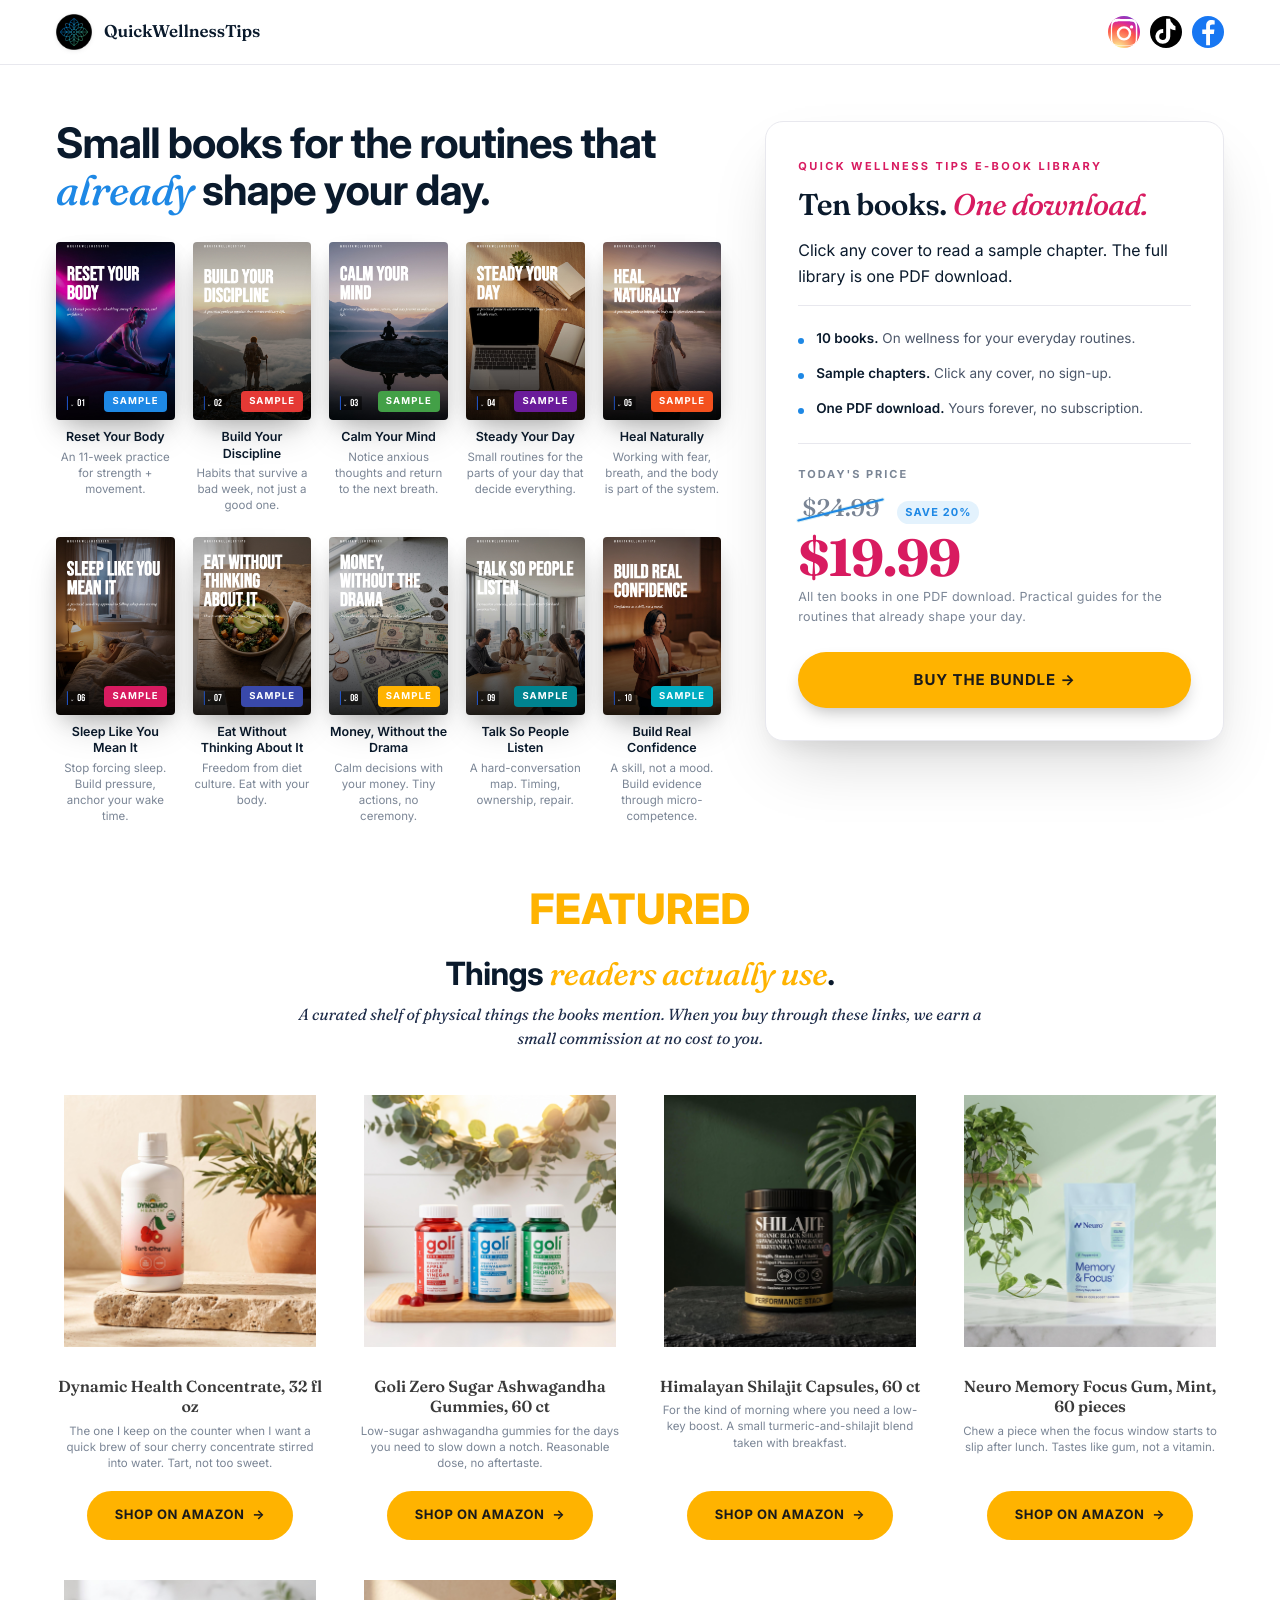
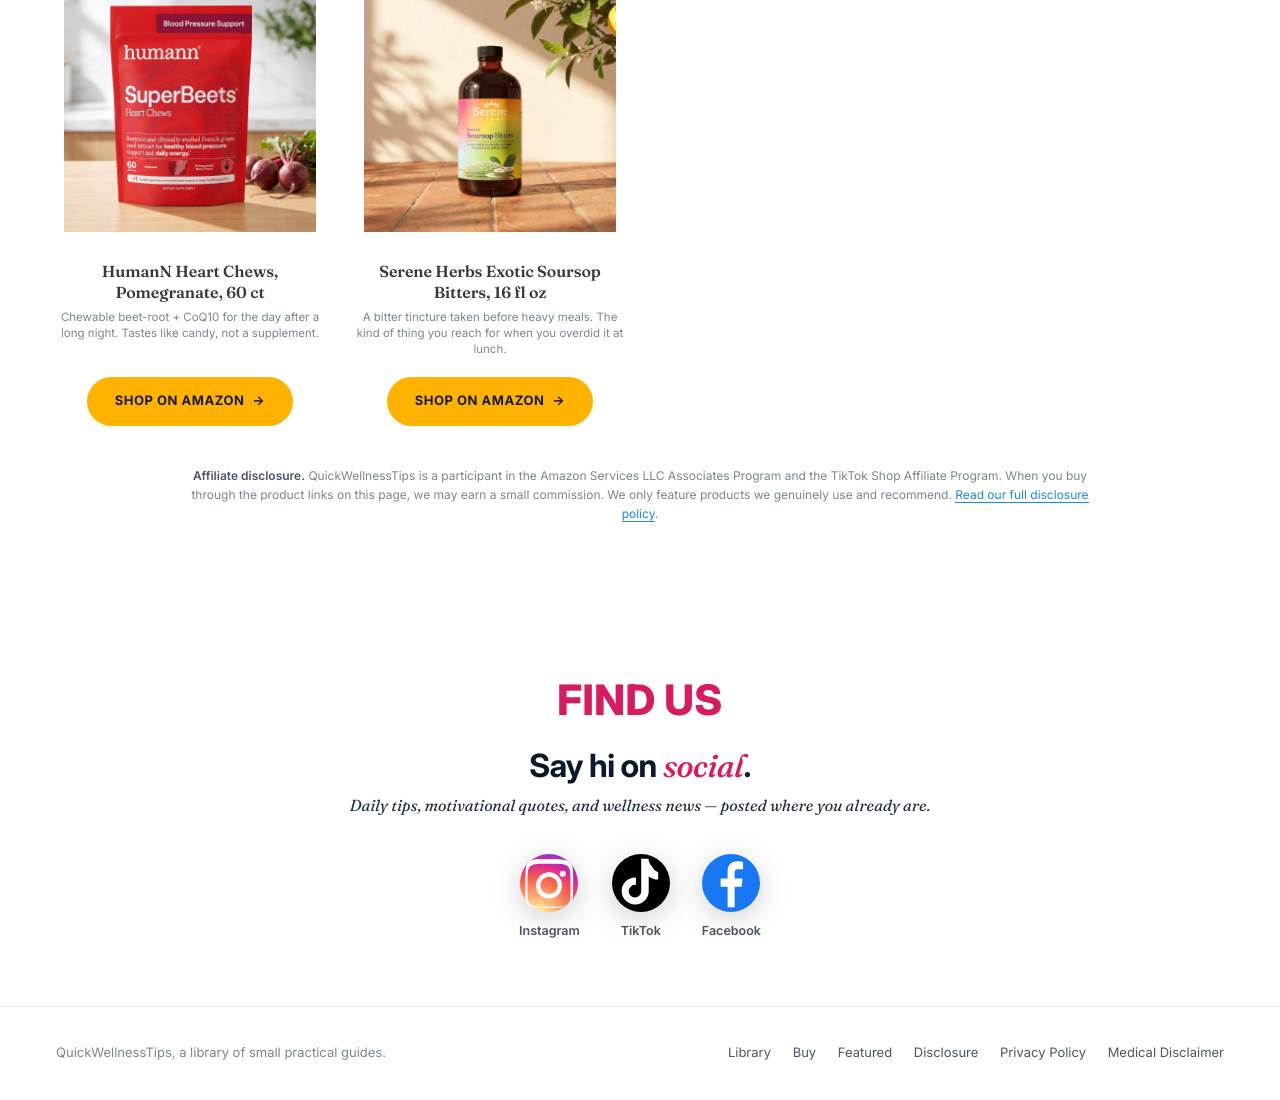
==== commit 8075f838: "Fix spec-list bullets splitting into ragged columns on narrow screens" ====
--- a/index.html
+++ b/index.html
@@ -310,10 +310,8 @@
       border-bottom: 1px solid var(--rule);
     }
     .offer .spec-list li {
-      display: flex;
-      align-items: baseline;
-      gap: 12px;
-      padding: 8px 0;
+      position: relative;
+      padding: 8px 0 8px 18px;
       font-family: var(--sans);
       font-size: 13.5px;
       line-height: 1.4;
@@ -321,11 +319,11 @@
     }
     .offer .spec-list li::before {
       content: "";
-      flex: 0 0 6px;
+      position: absolute;
+      left: 0; top: 16px;
       width: 6px; height: 6px;
       border-radius: 50%;
       background: var(--accent);
-      align-self: center;
     }
     .offer .spec-list li strong { color: var(--ink); font-weight: 600; }
     .offer .price-block {
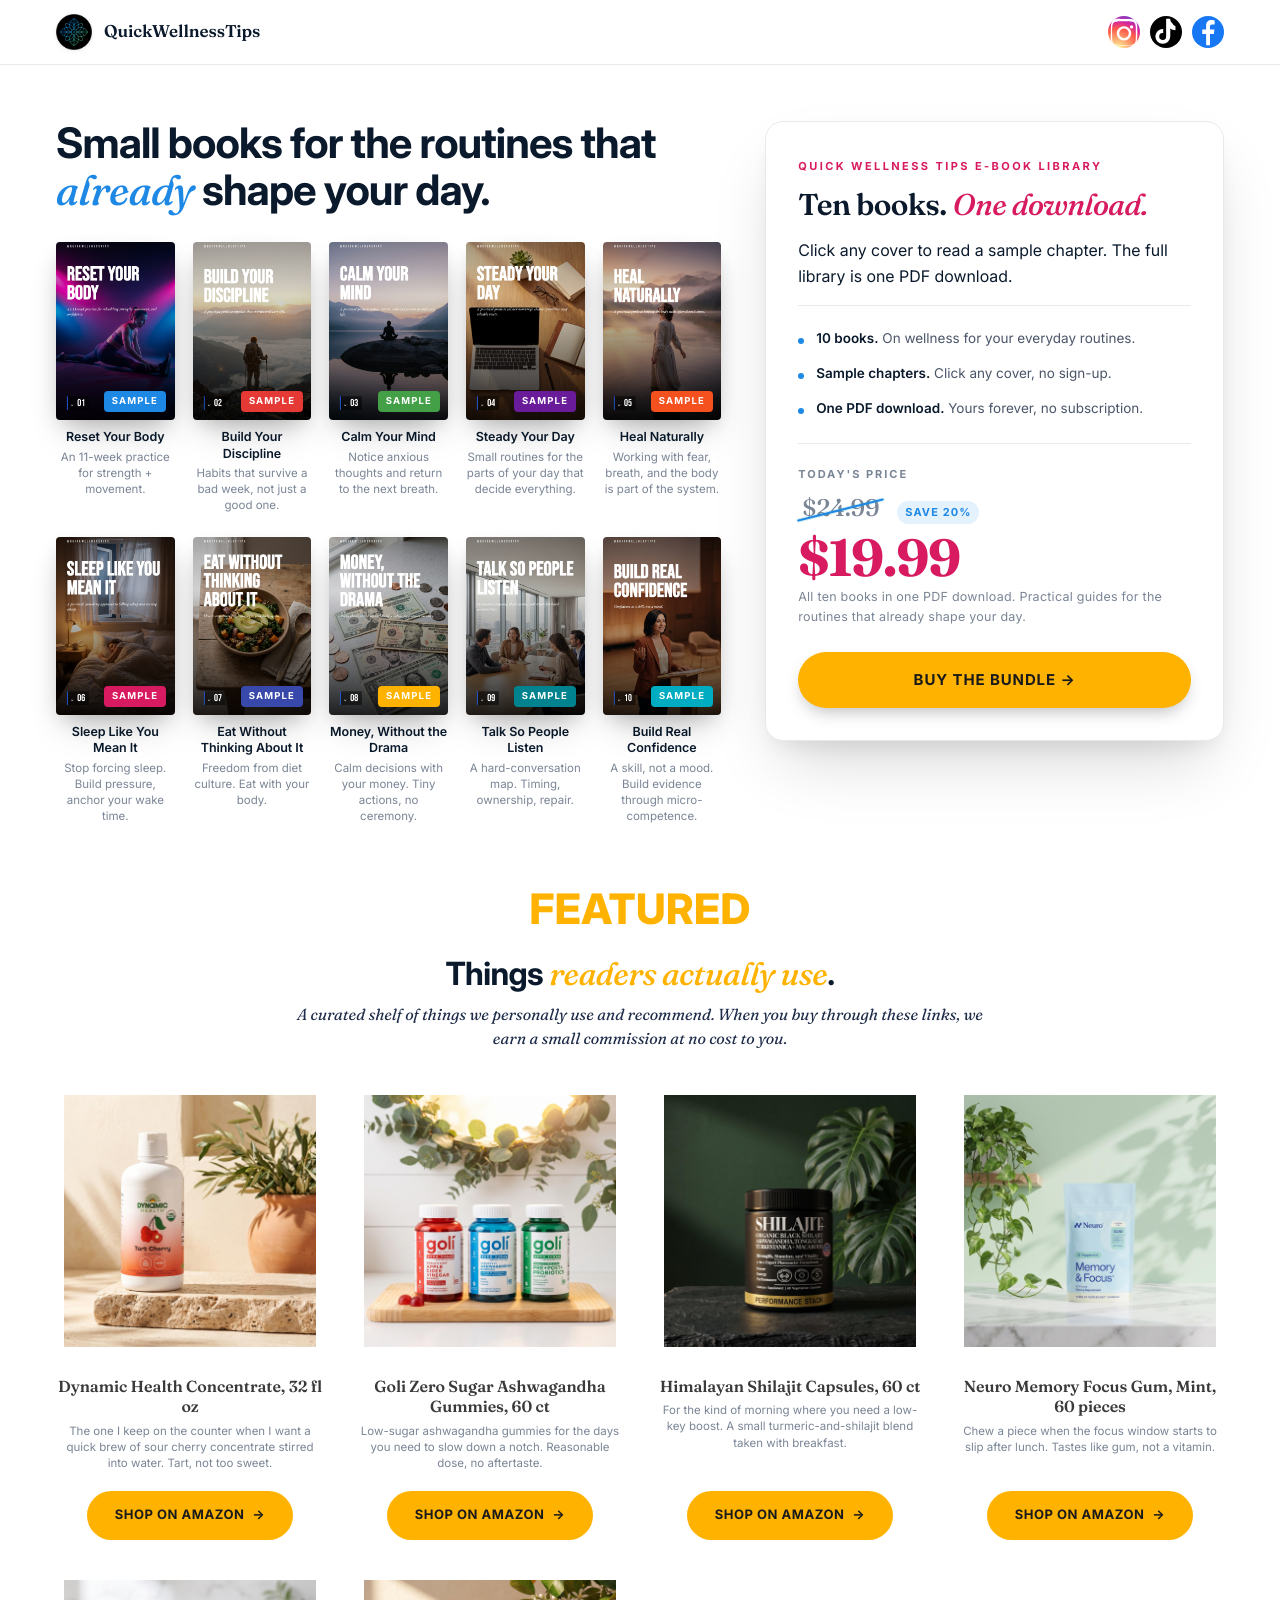
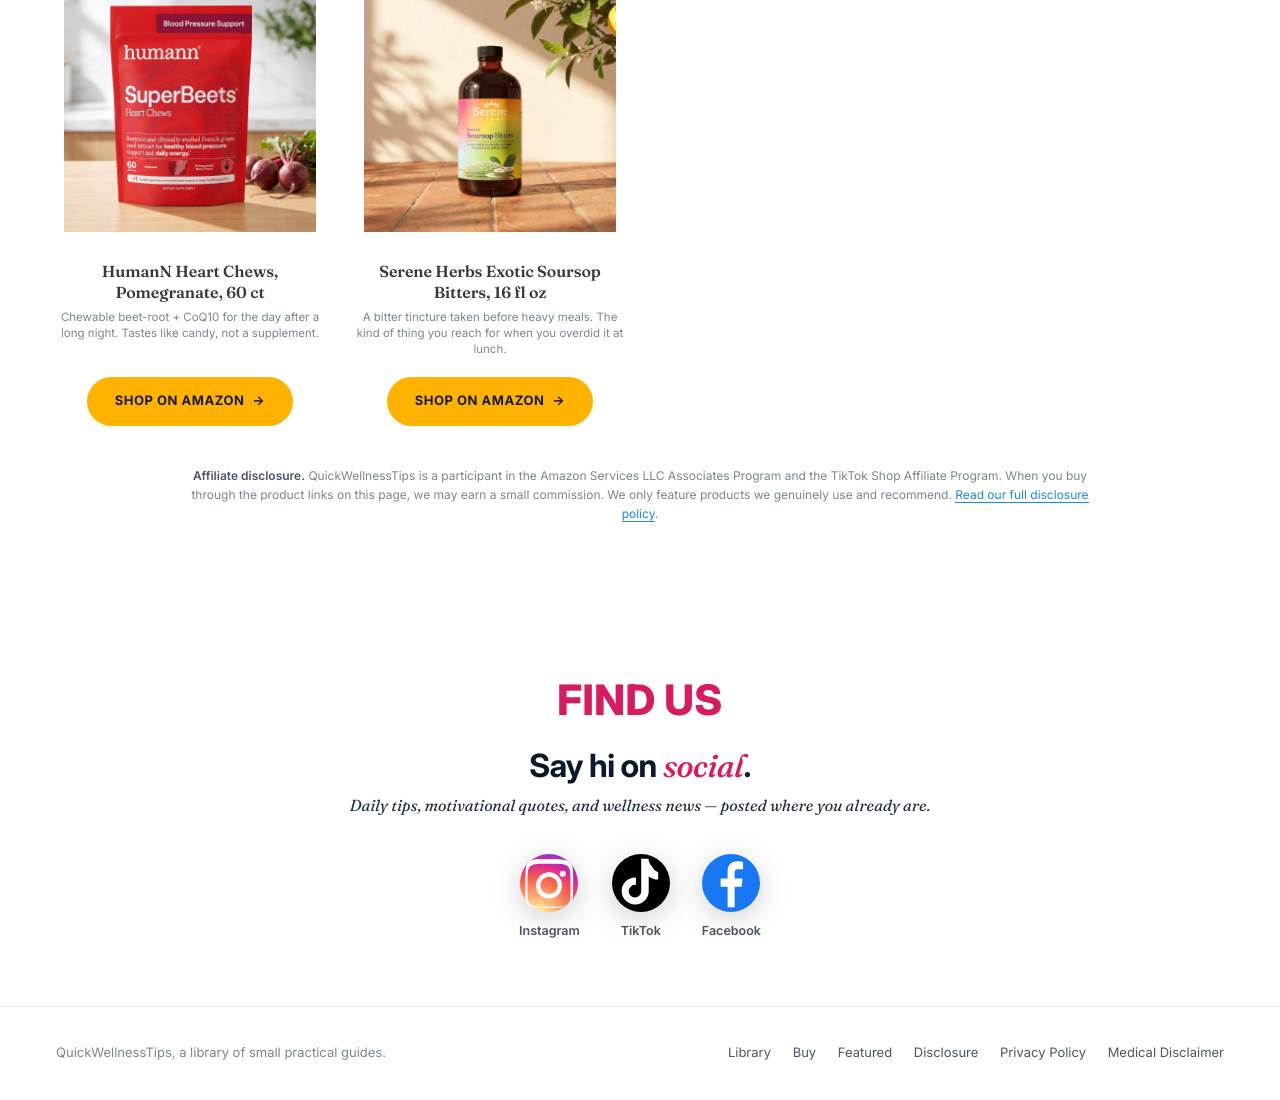
==== commit 06f9f2fb: "Stop implying featured products are mentioned in the books; they're just things we use and recommend" ====
--- a/index.html
+++ b/index.html
@@ -853,7 +853,7 @@
       <div class="section-head">
         <div class="section-eyebrow">Featured</div>
         <h2 class="section-title">Things <em>readers actually use</em>.</h2>
-        <p class="section-deck">A curated shelf of physical things the books mention. When you buy through these links, we earn a small commission at no cost to you.</p>
+        <p class="section-deck">A curated shelf of things we personally use and recommend. When you buy through these links, we earn a small commission at no cost to you.</p>
       </div>
 
       <div class="product-grid" id="product-grid"></div>
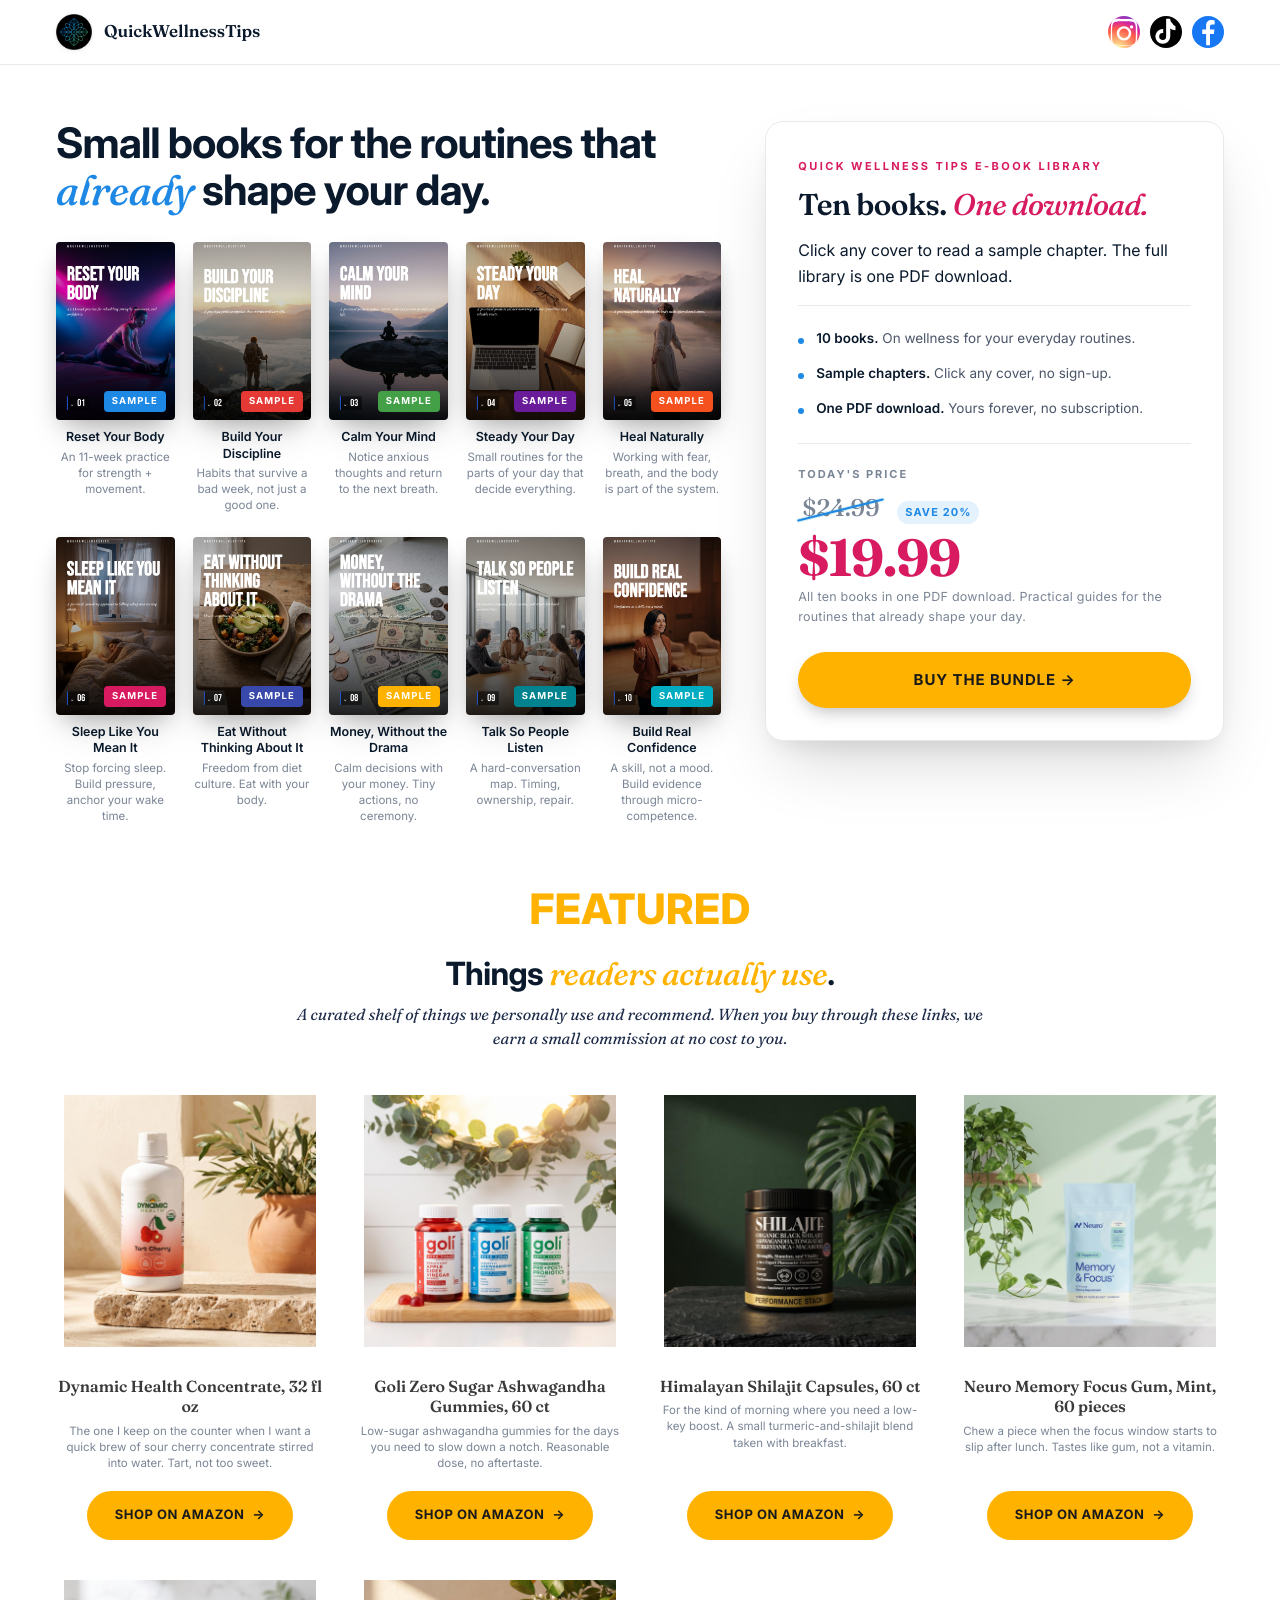
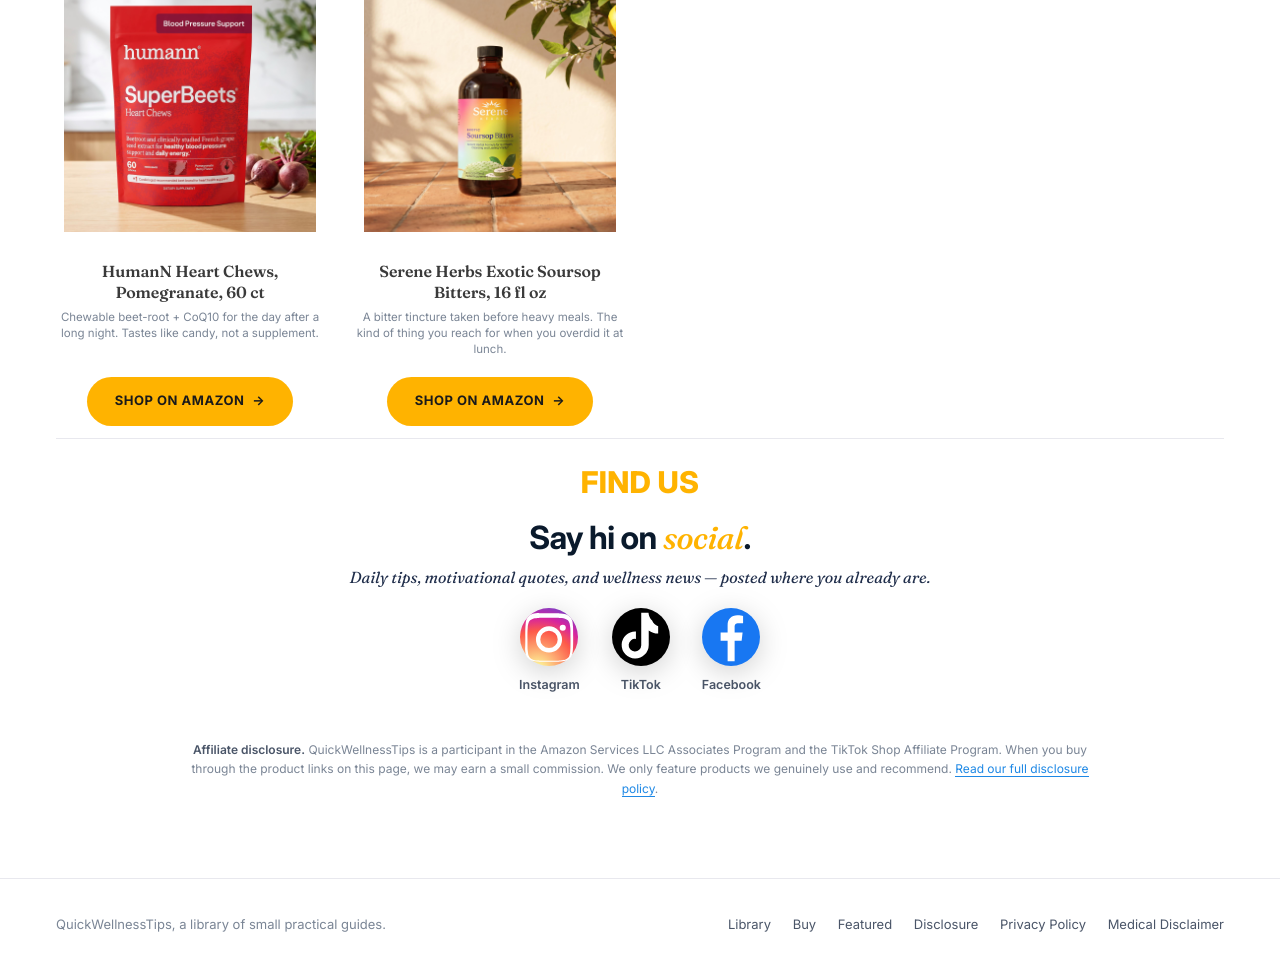
==== commit 25fd772d: "Move Find Us social block directly above the affiliate disclosure, tighten spacing" ====
--- a/index.html
+++ b/index.html
@@ -91,9 +91,10 @@
     .social-icons a:hover { transform: translateY(-1px); }
     .social-icons a svg { width: 32px; height: 32px; display: block; }
 
-    .social-section { padding: 64px 0; }
-    .social-section .section-eyebrow { color: var(--accent-3); }
-    .social-section .section-title em { color: var(--accent-3); }
+    .social-inline { padding: 20px 0 4px; margin-top: 12px; border-top: 1px solid var(--rule); }
+    .social-inline .section-head { margin-bottom: 18px; }
+    .social-inline .section-eyebrow { color: var(--accent-3); font-size: clamp(22px, 3vw, 30px); }
+    .social-inline .section-title em { color: var(--accent-3); }
     .social-row {
       display: flex; align-items: flex-start; justify-content: center;
       gap: 32px; flex-wrap: wrap;
@@ -858,14 +859,7 @@
 
       <div class="product-grid" id="product-grid"></div>
 
-      <div class="disclosure">
-        <strong>Affiliate disclosure.</strong> QuickWellnessTips is a participant in the Amazon Services LLC Associates Program and the TikTok Shop Affiliate Program. When you buy through the product links on this page, we may earn a small commission. We only feature products we genuinely use and recommend. <a href="disclosure.html">Read our full disclosure policy</a>.
-      </div>
-    </div>
-  </section>
-
-  <section id="social" class="social-section">
-    <div class="wrap">
+      <div id="social" class="social-inline">
       <div class="section-head">
         <div class="section-eyebrow">Find us</div>
         <h2 class="section-title">Say hi on <em>social</em>.</h2>
@@ -875,6 +869,11 @@
         <a class="social-badge" href="https://www.instagram.com/quickwellnesstips" target="_blank" rel="noopener"><span class="badge-icon"><svg viewBox="0 0 24 24"><defs><radialGradient id="igGradLg" cx="30%" cy="107%" r="150%"><stop offset="0" stop-color="#fdf497"/><stop offset=".05" stop-color="#fdf497"/><stop offset=".45" stop-color="#fd5949"/><stop offset=".6" stop-color="#d6249f"/><stop offset=".9" stop-color="#285AEB"/></radialGradient></defs><circle cx="12" cy="12" r="12" fill="url(#igGradLg)"/><path fill="#fff" d="M12 2.2c3.2 0 3.6 0 4.9.1 1.2.1 1.9.2 2.3.4.6.2 1 .5 1.4.9.4.4.7.8.9 1.4.2.4.3 1.1.4 2.3.1 1.3.1 1.7.1 4.9s0 3.6-.1 4.9c-.1 1.2-.2 1.9-.4 2.3-.2.6-.5 1-.9 1.4-.4.4-.8.7-1.4.9-.4.2-1.1.3-2.3.4-1.3.1-1.7.1-4.9.1s-3.6 0-4.9-.1c-1.2-.1-1.9-.2-2.3-.4-.6-.2-1-.5-1.4-.9-.4-.4-.7-.8-.9-1.4-.2-.4-.3-1.1-.4-2.3C2.2 15.6 2.2 15.2 2.2 12s0-3.6.1-4.9c.1-1.2.2-1.9.4-2.3.2-.6.5-1 .9-1.4.4-.4.8-.7 1.4-.9.4-.2 1.1-.3 2.3-.4C8.4 2.2 8.8 2.2 12 2.2zm0 1.8c-3.1 0-3.5 0-4.7.1-1 .1-1.6.2-1.9.3-.5.2-.8.4-1.2.7-.3.3-.6.7-.7 1.2-.1.3-.3.9-.3 1.9-.1 1.2-.1 1.6-.1 4.7s0 3.5.1 4.7c.1 1 .2 1.6.3 1.9.2.5.4.8.7 1.2.3.3.7.6 1.2.7.3.1.9.3 1.9.3 1.2.1 1.6.1 4.7.1s3.5 0 4.7-.1c1-.1 1.6-.2 1.9-.3.5-.2.8-.4 1.2-.7.3-.3.6-.7.7-1.2.1-.3.3-.9.3-1.9.1-1.2.1-1.6.1-4.7s0-3.5-.1-4.7c-.1-1-.2-1.6-.3-1.9-.2-.5-.4-.8-.7-1.2-.3-.3-.7-.6-1.2-.7-.3-.1-.9-.3-1.9-.3-1.2-.1-1.6-.1-4.7-.1zm0 3.6a5.4 5.4 0 110 10.8 5.4 5.4 0 010-10.8zm0 1.8a3.6 3.6 0 100 7.2 3.6 3.6 0 000-7.2zm5.7-2.5a1.26 1.26 0 110 2.52 1.26 1.26 0 010-2.52z"/></svg></span><span class="badge-label">Instagram</span></a>
         <a class="social-badge" href="https://www.tiktok.com/@quickwellnesstipsinfo" target="_blank" rel="noopener"><span class="badge-icon"><svg viewBox="0 0 24 24"><circle cx="12" cy="12" r="12" fill="#000000"/><path fill="#ffffff" d="M16.6 5.2c-.9-.8-1.4-1.9-1.5-3.2h-3v13.4a2.6 2.6 0 11-2.2-2.6v-3.1a5.6 5.6 0 105.3 5.6V9.3c1.1.8 2.4 1.3 3.9 1.3V7.6a4.3 4.3 0 01-2.5-2.4z"/></svg></span><span class="badge-label">TikTok</span></a>
         <a class="social-badge" href="https://www.facebook.com/quickwellnesstips" target="_blank" rel="noopener"><span class="badge-icon"><svg viewBox="0 0 24 24"><circle cx="12" cy="12" r="12" fill="#1877F2"/><path fill="#fff" d="M13.5 22v-8.5h2.9l.4-3.4h-3.3V7.9c0-1 .3-1.6 1.7-1.6h1.8V3.3C16.7 3.2 15.7 3 14.6 3c-2.4 0-4 1.5-4 4.2v2.9H7.7v3.4h2.9V22h2.9z"/></svg></span><span class="badge-label">Facebook</span></a>
+      </div>
+      </div>
+
+      <div class="disclosure">
+        <strong>Affiliate disclosure.</strong> QuickWellnessTips is a participant in the Amazon Services LLC Associates Program and the TikTok Shop Affiliate Program. When you buy through the product links on this page, we may earn a small commission. We only feature products we genuinely use and recommend. <a href="disclosure.html">Read our full disclosure policy</a>.
       </div>
     </div>
   </section>
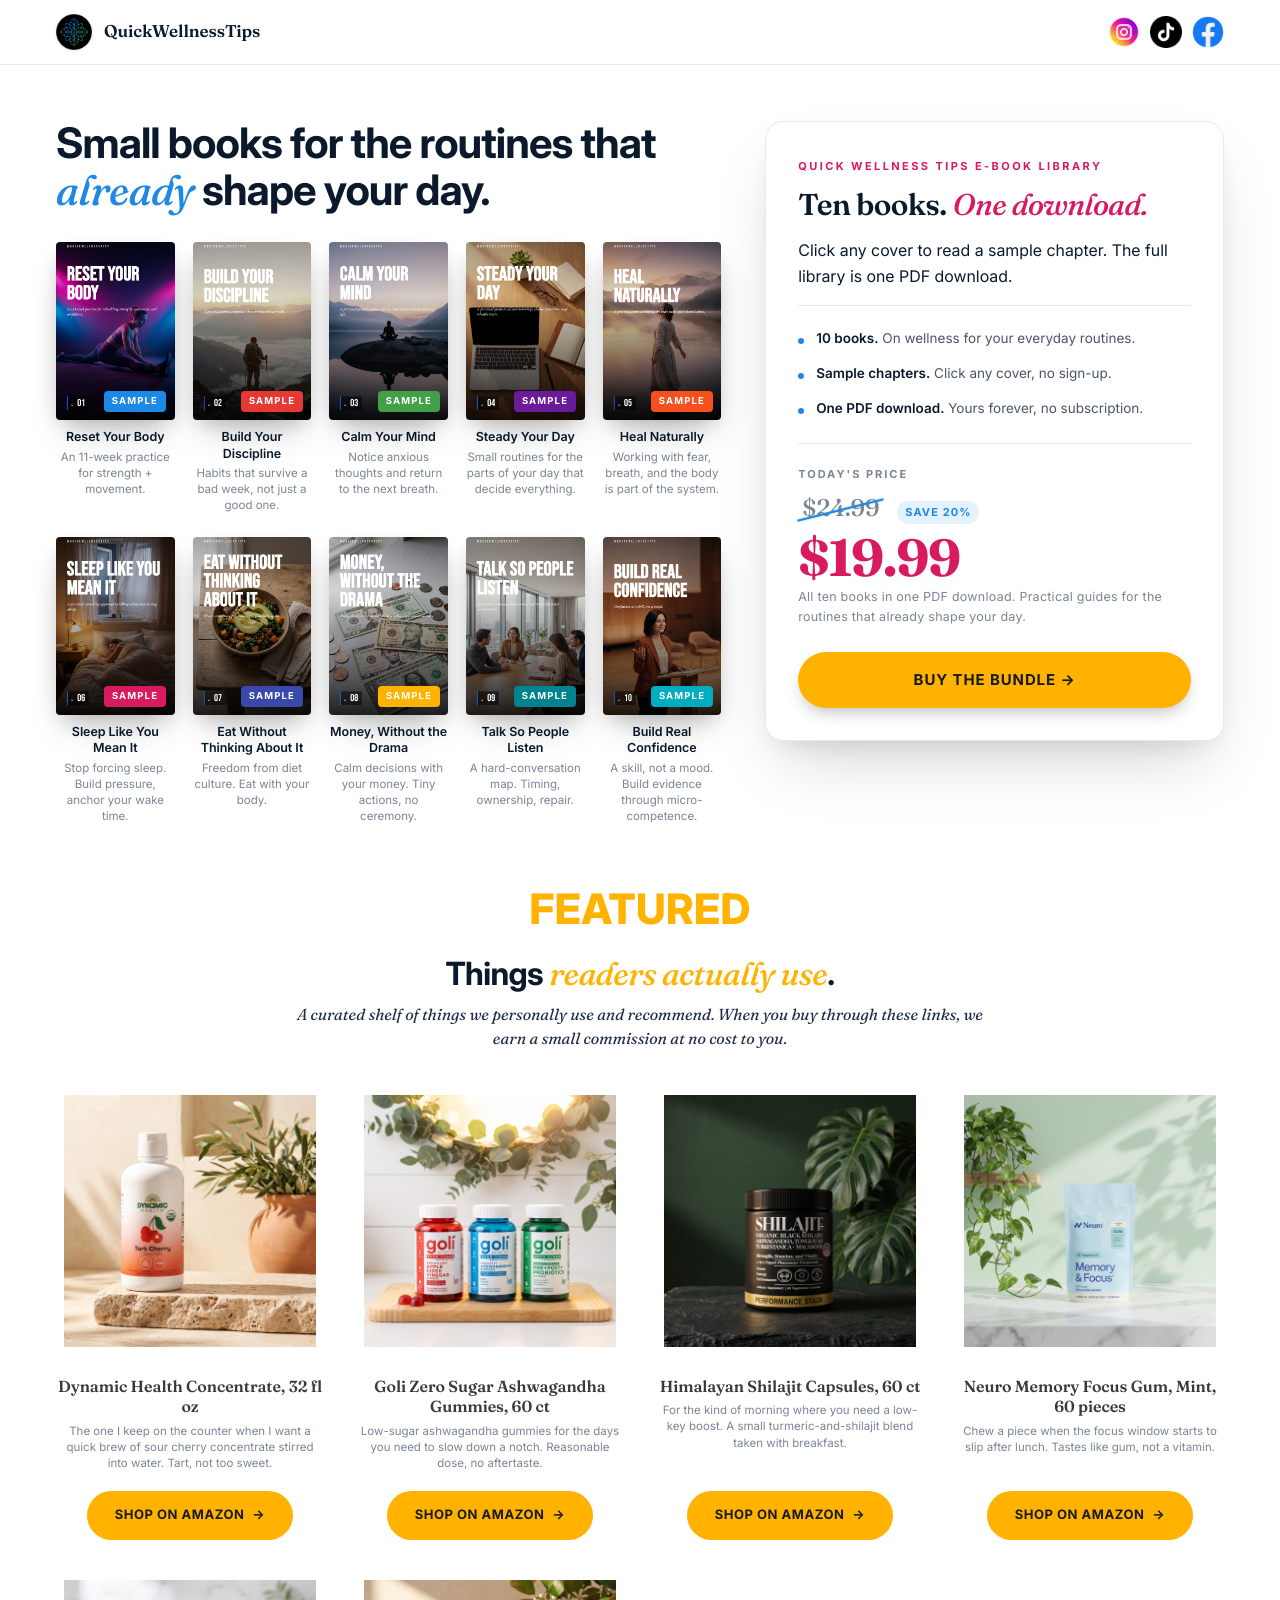
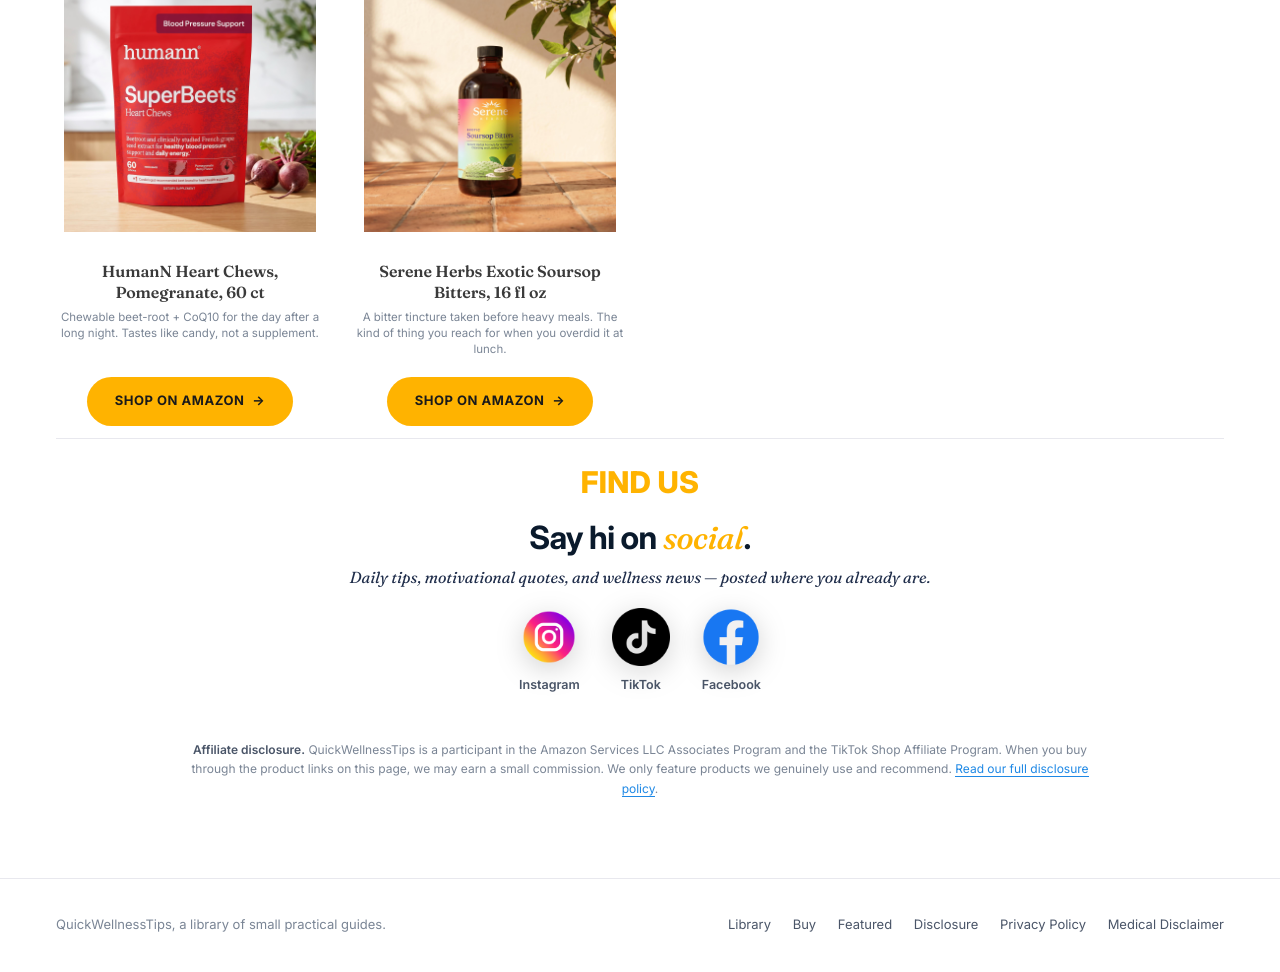
==== commit ba8570ff: "Replace inline SVG icon recreations with the user's actual official icon image files" ====
--- a/index.html
+++ b/index.html
@@ -89,7 +89,7 @@
       transition: transform .15s ease;
     }
     .social-icons a:hover { transform: translateY(-1px); }
-    .social-icons a svg { width: 32px; height: 32px; display: block; }
+    .social-icons a img { width: 32px; height: 32px; display: block; }
 
     .social-inline { padding: 20px 0 4px; margin-top: 12px; border-top: 1px solid var(--rule); }
     .social-inline .section-head { margin-bottom: 18px; }
@@ -110,7 +110,7 @@
       transition: transform .15s ease;
     }
     .social-badge:hover .badge-icon { transform: translateY(-3px); }
-    .social-badge .badge-icon svg { width: 100%; height: 100%; display: block; }
+    .social-badge .badge-icon img { width: 100%; height: 100%; display: block; }
     .social-badge .badge-label {
       font-family: var(--sans);
       font-size: 12.5px;
@@ -805,9 +805,9 @@
         <span class="name">QuickWellnessTips</span>
       </a>
       <div class="social-icons">
-        <a href="https://www.instagram.com/quickwellnesstips" target="_blank" rel="noopener" aria-label="QuickWellnessTips on Instagram"><svg viewBox="0 0 24 24"><defs><radialGradient id="igGradSm" cx="30%" cy="107%" r="150%"><stop offset="0" stop-color="#fdf497"/><stop offset=".05" stop-color="#fdf497"/><stop offset=".45" stop-color="#fd5949"/><stop offset=".6" stop-color="#d6249f"/><stop offset=".9" stop-color="#285AEB"/></radialGradient></defs><circle cx="12" cy="12" r="12" fill="url(#igGradSm)"/><path fill="#fff" d="M12 2.2c3.2 0 3.6 0 4.9.1 1.2.1 1.9.2 2.3.4.6.2 1 .5 1.4.9.4.4.7.8.9 1.4.2.4.3 1.1.4 2.3.1 1.3.1 1.7.1 4.9s0 3.6-.1 4.9c-.1 1.2-.2 1.9-.4 2.3-.2.6-.5 1-.9 1.4-.4.4-.8.7-1.4.9-.4.2-1.1.3-2.3.4-1.3.1-1.7.1-4.9.1s-3.6 0-4.9-.1c-1.2-.1-1.9-.2-2.3-.4-.6-.2-1-.5-1.4-.9-.4-.4-.7-.8-.9-1.4-.2-.4-.3-1.1-.4-2.3C2.2 15.6 2.2 15.2 2.2 12s0-3.6.1-4.9c.1-1.2.2-1.9.4-2.3.2-.6.5-1 .9-1.4.4-.4.8-.7 1.4-.9.4-.2 1.1-.3 2.3-.4C8.4 2.2 8.8 2.2 12 2.2zm0 1.8c-3.1 0-3.5 0-4.7.1-1 .1-1.6.2-1.9.3-.5.2-.8.4-1.2.7-.3.3-.6.7-.7 1.2-.1.3-.3.9-.3 1.9-.1 1.2-.1 1.6-.1 4.7s0 3.5.1 4.7c.1 1 .2 1.6.3 1.9.2.5.4.8.7 1.2.3.3.7.6 1.2.7.3.1.9.3 1.9.3 1.2.1 1.6.1 4.7.1s3.5 0 4.7-.1c1-.1 1.6-.2 1.9-.3.5-.2.8-.4 1.2-.7.3-.3.6-.7.7-1.2.1-.3.3-.9.3-1.9.1-1.2.1-1.6.1-4.7s0-3.5-.1-4.7c-.1-1-.2-1.6-.3-1.9-.2-.5-.4-.8-.7-1.2-.3-.3-.7-.6-1.2-.7-.3-.1-.9-.3-1.9-.3-1.2-.1-1.6-.1-4.7-.1zm0 3.6a5.4 5.4 0 110 10.8 5.4 5.4 0 010-10.8zm0 1.8a3.6 3.6 0 100 7.2 3.6 3.6 0 000-7.2zm5.7-2.5a1.26 1.26 0 110 2.52 1.26 1.26 0 010-2.52z"/></svg></a>
-        <a href="https://www.tiktok.com/@quickwellnesstipsinfo" target="_blank" rel="noopener" aria-label="QuickWellnessTips on TikTok"><svg viewBox="0 0 24 24"><circle cx="12" cy="12" r="12" fill="#000000"/><path fill="#ffffff" d="M16.6 5.2c-.9-.8-1.4-1.9-1.5-3.2h-3v13.4a2.6 2.6 0 11-2.2-2.6v-3.1a5.6 5.6 0 105.3 5.6V9.3c1.1.8 2.4 1.3 3.9 1.3V7.6a4.3 4.3 0 01-2.5-2.4z"/></svg></a>
-        <a href="https://www.facebook.com/quickwellnesstips" target="_blank" rel="noopener" aria-label="QuickWellnessTips on Facebook"><svg viewBox="0 0 24 24"><circle cx="12" cy="12" r="12" fill="#1877F2"/><path fill="#fff" d="M13.5 22v-8.5h2.9l.4-3.4h-3.3V7.9c0-1 .3-1.6 1.7-1.6h1.8V3.3C16.7 3.2 15.7 3 14.6 3c-2.4 0-4 1.5-4 4.2v2.9H7.7v3.4h2.9V22h2.9z"/></svg></a>
+        <a href="https://www.instagram.com/quickwellnesstips" target="_blank" rel="noopener" aria-label="QuickWellnessTips on Instagram"><img src="bundle/icon-instagram.png" alt="Instagram" loading="lazy"></a>
+        <a href="https://www.tiktok.com/@quickwellnesstipsinfo" target="_blank" rel="noopener" aria-label="QuickWellnessTips on TikTok"><img src="bundle/icon-tiktok.png" alt="TikTok" loading="lazy"></a>
+        <a href="https://www.facebook.com/quickwellnesstips" target="_blank" rel="noopener" aria-label="QuickWellnessTips on Facebook"><img src="bundle/icon-facebook.png" alt="Facebook" loading="lazy"></a>
       </div>
     </div>
   </header>
@@ -866,9 +866,9 @@
         <p class="section-deck">Daily tips, motivational quotes, and wellness news &mdash; posted where you already are.</p>
       </div>
       <div class="social-row">
-        <a class="social-badge" href="https://www.instagram.com/quickwellnesstips" target="_blank" rel="noopener"><span class="badge-icon"><svg viewBox="0 0 24 24"><defs><radialGradient id="igGradLg" cx="30%" cy="107%" r="150%"><stop offset="0" stop-color="#fdf497"/><stop offset=".05" stop-color="#fdf497"/><stop offset=".45" stop-color="#fd5949"/><stop offset=".6" stop-color="#d6249f"/><stop offset=".9" stop-color="#285AEB"/></radialGradient></defs><circle cx="12" cy="12" r="12" fill="url(#igGradLg)"/><path fill="#fff" d="M12 2.2c3.2 0 3.6 0 4.9.1 1.2.1 1.9.2 2.3.4.6.2 1 .5 1.4.9.4.4.7.8.9 1.4.2.4.3 1.1.4 2.3.1 1.3.1 1.7.1 4.9s0 3.6-.1 4.9c-.1 1.2-.2 1.9-.4 2.3-.2.6-.5 1-.9 1.4-.4.4-.8.7-1.4.9-.4.2-1.1.3-2.3.4-1.3.1-1.7.1-4.9.1s-3.6 0-4.9-.1c-1.2-.1-1.9-.2-2.3-.4-.6-.2-1-.5-1.4-.9-.4-.4-.7-.8-.9-1.4-.2-.4-.3-1.1-.4-2.3C2.2 15.6 2.2 15.2 2.2 12s0-3.6.1-4.9c.1-1.2.2-1.9.4-2.3.2-.6.5-1 .9-1.4.4-.4.8-.7 1.4-.9.4-.2 1.1-.3 2.3-.4C8.4 2.2 8.8 2.2 12 2.2zm0 1.8c-3.1 0-3.5 0-4.7.1-1 .1-1.6.2-1.9.3-.5.2-.8.4-1.2.7-.3.3-.6.7-.7 1.2-.1.3-.3.9-.3 1.9-.1 1.2-.1 1.6-.1 4.7s0 3.5.1 4.7c.1 1 .2 1.6.3 1.9.2.5.4.8.7 1.2.3.3.7.6 1.2.7.3.1.9.3 1.9.3 1.2.1 1.6.1 4.7.1s3.5 0 4.7-.1c1-.1 1.6-.2 1.9-.3.5-.2.8-.4 1.2-.7.3-.3.6-.7.7-1.2.1-.3.3-.9.3-1.9.1-1.2.1-1.6.1-4.7s0-3.5-.1-4.7c-.1-1-.2-1.6-.3-1.9-.2-.5-.4-.8-.7-1.2-.3-.3-.7-.6-1.2-.7-.3-.1-.9-.3-1.9-.3-1.2-.1-1.6-.1-4.7-.1zm0 3.6a5.4 5.4 0 110 10.8 5.4 5.4 0 010-10.8zm0 1.8a3.6 3.6 0 100 7.2 3.6 3.6 0 000-7.2zm5.7-2.5a1.26 1.26 0 110 2.52 1.26 1.26 0 010-2.52z"/></svg></span><span class="badge-label">Instagram</span></a>
-        <a class="social-badge" href="https://www.tiktok.com/@quickwellnesstipsinfo" target="_blank" rel="noopener"><span class="badge-icon"><svg viewBox="0 0 24 24"><circle cx="12" cy="12" r="12" fill="#000000"/><path fill="#ffffff" d="M16.6 5.2c-.9-.8-1.4-1.9-1.5-3.2h-3v13.4a2.6 2.6 0 11-2.2-2.6v-3.1a5.6 5.6 0 105.3 5.6V9.3c1.1.8 2.4 1.3 3.9 1.3V7.6a4.3 4.3 0 01-2.5-2.4z"/></svg></span><span class="badge-label">TikTok</span></a>
-        <a class="social-badge" href="https://www.facebook.com/quickwellnesstips" target="_blank" rel="noopener"><span class="badge-icon"><svg viewBox="0 0 24 24"><circle cx="12" cy="12" r="12" fill="#1877F2"/><path fill="#fff" d="M13.5 22v-8.5h2.9l.4-3.4h-3.3V7.9c0-1 .3-1.6 1.7-1.6h1.8V3.3C16.7 3.2 15.7 3 14.6 3c-2.4 0-4 1.5-4 4.2v2.9H7.7v3.4h2.9V22h2.9z"/></svg></span><span class="badge-label">Facebook</span></a>
+        <a class="social-badge" href="https://www.instagram.com/quickwellnesstips" target="_blank" rel="noopener"><span class="badge-icon"><img src="bundle/icon-instagram.png" alt="Instagram" loading="lazy"></span><span class="badge-label">Instagram</span></a>
+        <a class="social-badge" href="https://www.tiktok.com/@quickwellnesstipsinfo" target="_blank" rel="noopener"><span class="badge-icon"><img src="bundle/icon-tiktok.png" alt="TikTok" loading="lazy"></span><span class="badge-label">TikTok</span></a>
+        <a class="social-badge" href="https://www.facebook.com/quickwellnesstips" target="_blank" rel="noopener"><span class="badge-icon"><img src="bundle/icon-facebook.png" alt="Facebook" loading="lazy"></span><span class="badge-label">Facebook</span></a>
       </div>
       </div>
 
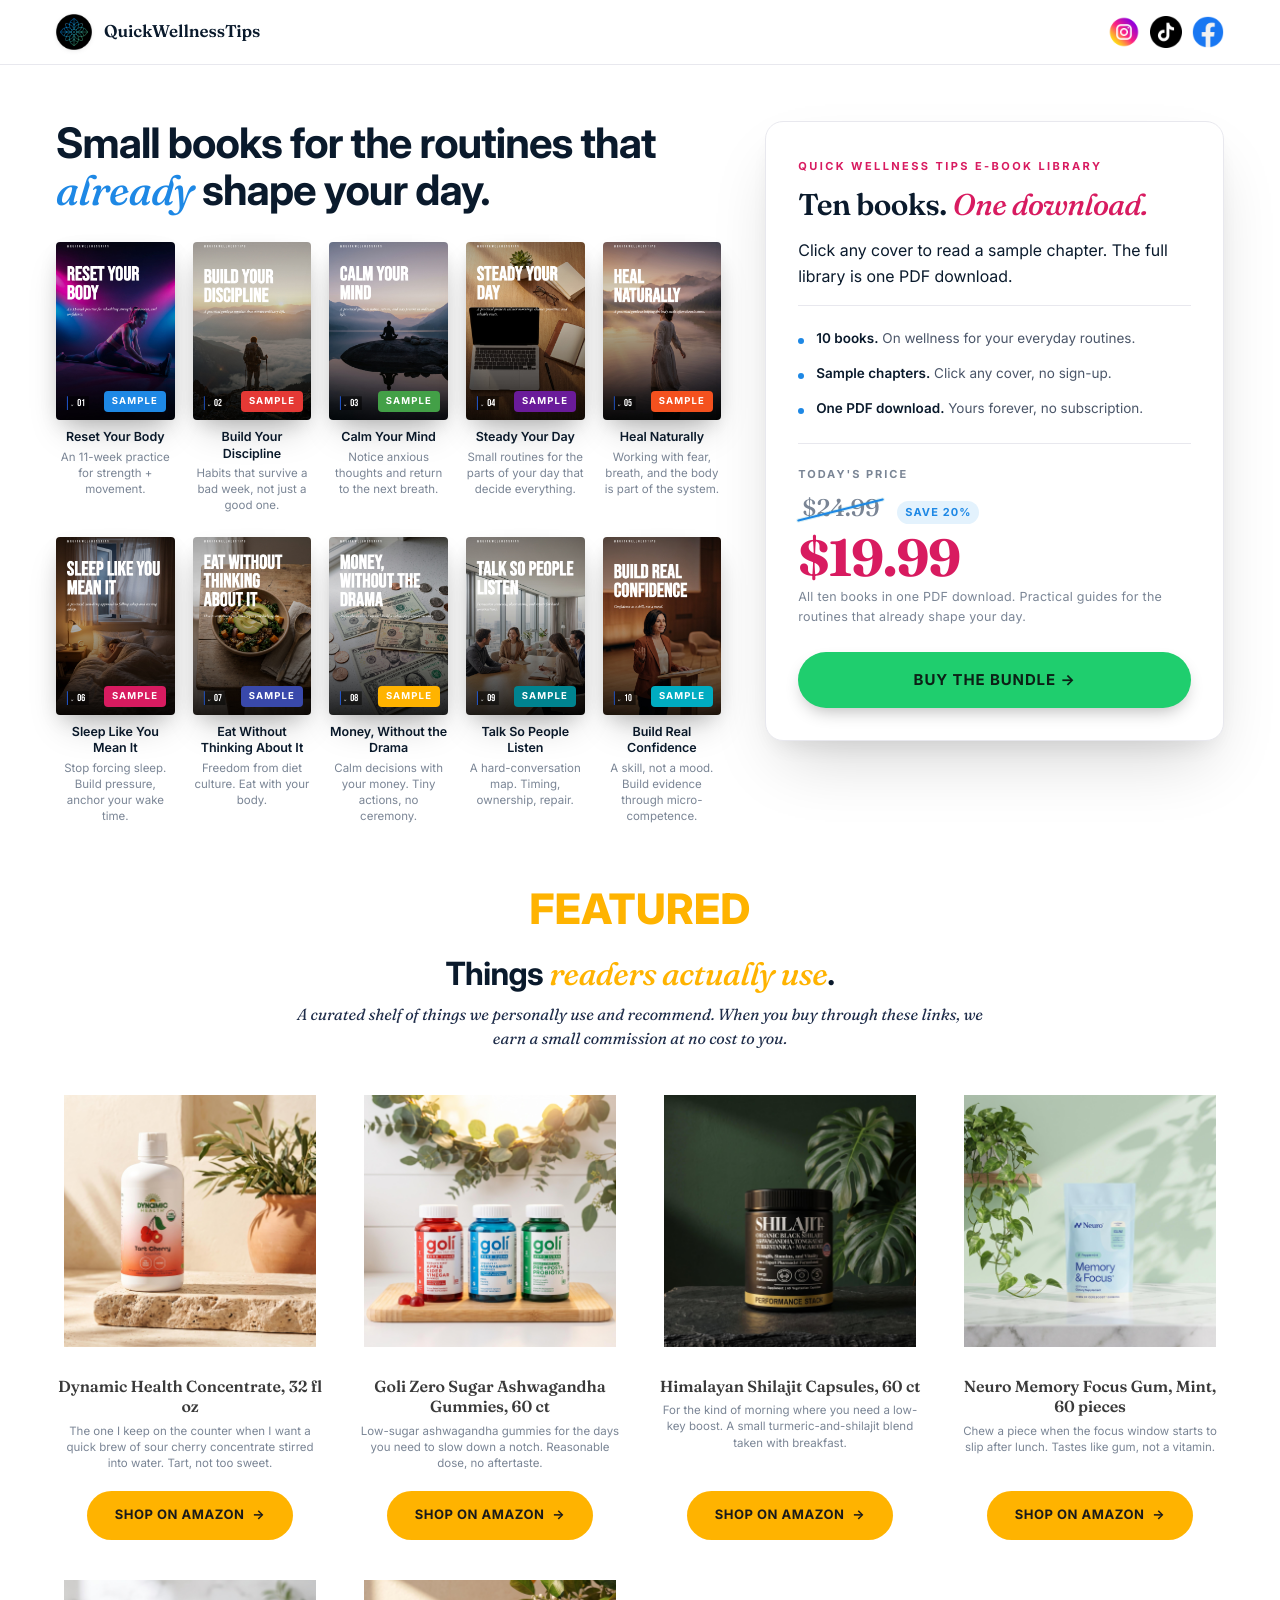
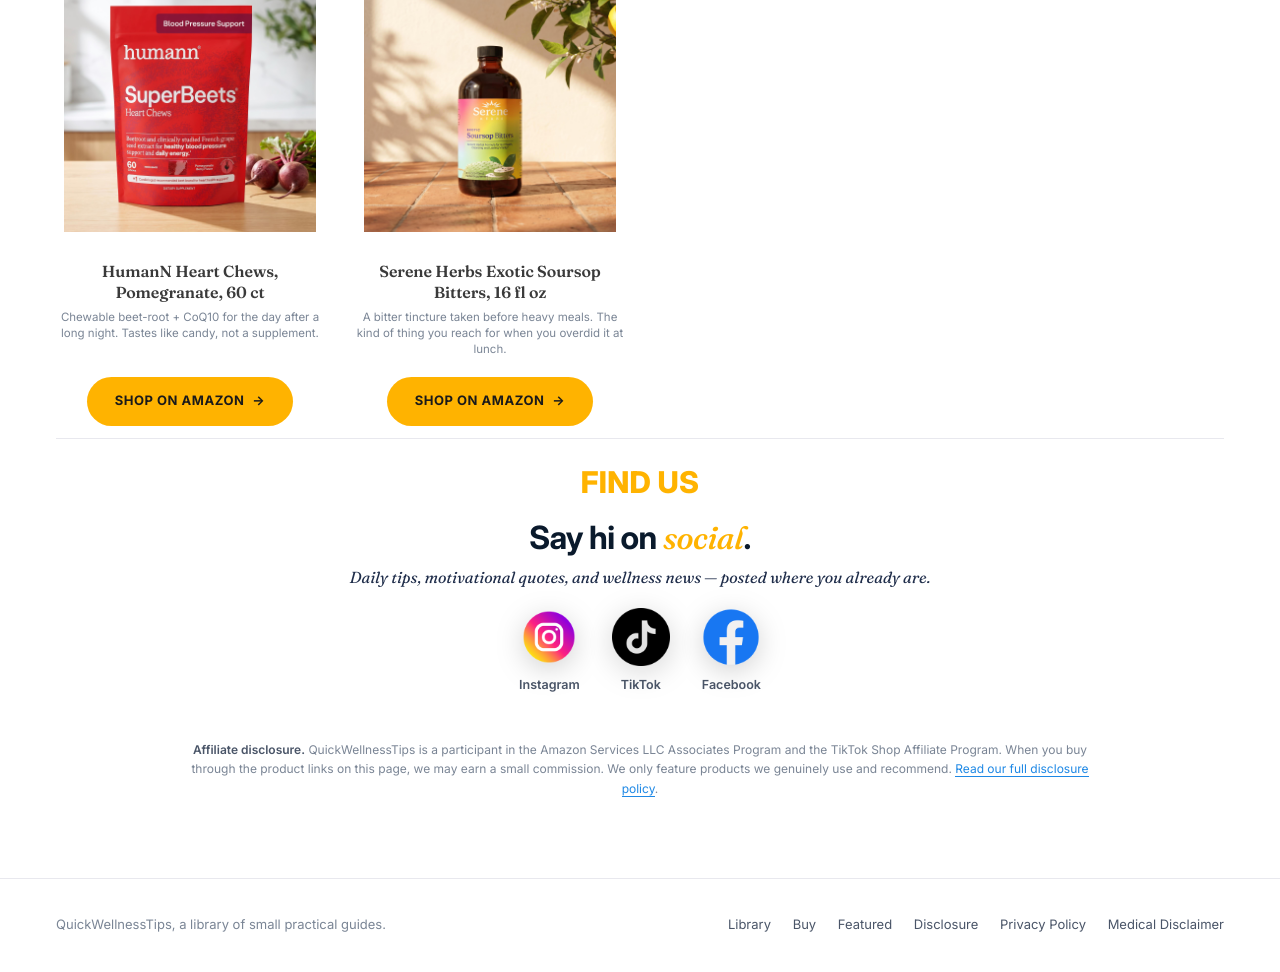
==== commit bf5c94ee: "Change Buy the Bundle button to a muted neon green" ====
--- a/index.html
+++ b/index.html
@@ -394,8 +394,8 @@
       display: flex; align-items: center; justify-content: center;
       gap: 8px;
       width: 100%;
-      background: var(--accent-4);
-      color: #1a1a1a;
+      background: #1fce6e;
+      color: #0c2016;
       font-family: var(--sans);
       font-size: 15px;
       font-weight: 700;
@@ -408,7 +408,7 @@
       box-shadow: 0 8px 18px -6px rgba(0,0,0,0.30);
     }
     .offer .buy-btn:hover {
-      background: #ff8f00;
+      background: #17b860;
       transform: translateY(-1px);
     }
     .offer .bundles {
@@ -807,7 +807,7 @@
       <div class="social-icons">
         <a href="https://www.instagram.com/quickwellnesstips" target="_blank" rel="noopener" aria-label="QuickWellnessTips on Instagram"><img src="bundle/icon-instagram.png" alt="Instagram" loading="lazy"></a>
         <a href="https://www.tiktok.com/@quickwellnesstipsinfo" target="_blank" rel="noopener" aria-label="QuickWellnessTips on TikTok"><img src="bundle/icon-tiktok.png" alt="TikTok" loading="lazy"></a>
-        <a href="https://www.facebook.com/quickwellnesstips" target="_blank" rel="noopener" aria-label="QuickWellnessTips on Facebook"><img src="bundle/icon-facebook.png" alt="Facebook" loading="lazy"></a>
+        <a href="https://www.facebook.com/profile.php?id=61593630103586" target="_blank" rel="noopener" aria-label="QuickWellnessTips on Facebook"><img src="bundle/icon-facebook.png" alt="Facebook" loading="lazy"></a>
       </div>
     </div>
   </header>
@@ -868,7 +868,7 @@
       <div class="social-row">
         <a class="social-badge" href="https://www.instagram.com/quickwellnesstips" target="_blank" rel="noopener"><span class="badge-icon"><img src="bundle/icon-instagram.png" alt="Instagram" loading="lazy"></span><span class="badge-label">Instagram</span></a>
         <a class="social-badge" href="https://www.tiktok.com/@quickwellnesstipsinfo" target="_blank" rel="noopener"><span class="badge-icon"><img src="bundle/icon-tiktok.png" alt="TikTok" loading="lazy"></span><span class="badge-label">TikTok</span></a>
-        <a class="social-badge" href="https://www.facebook.com/quickwellnesstips" target="_blank" rel="noopener"><span class="badge-icon"><img src="bundle/icon-facebook.png" alt="Facebook" loading="lazy"></span><span class="badge-label">Facebook</span></a>
+        <a class="social-badge" href="https://www.facebook.com/profile.php?id=61593630103586" target="_blank" rel="noopener"><span class="badge-icon"><img src="bundle/icon-facebook.png" alt="Facebook" loading="lazy"></span><span class="badge-label">Facebook</span></a>
       </div>
       </div>
 
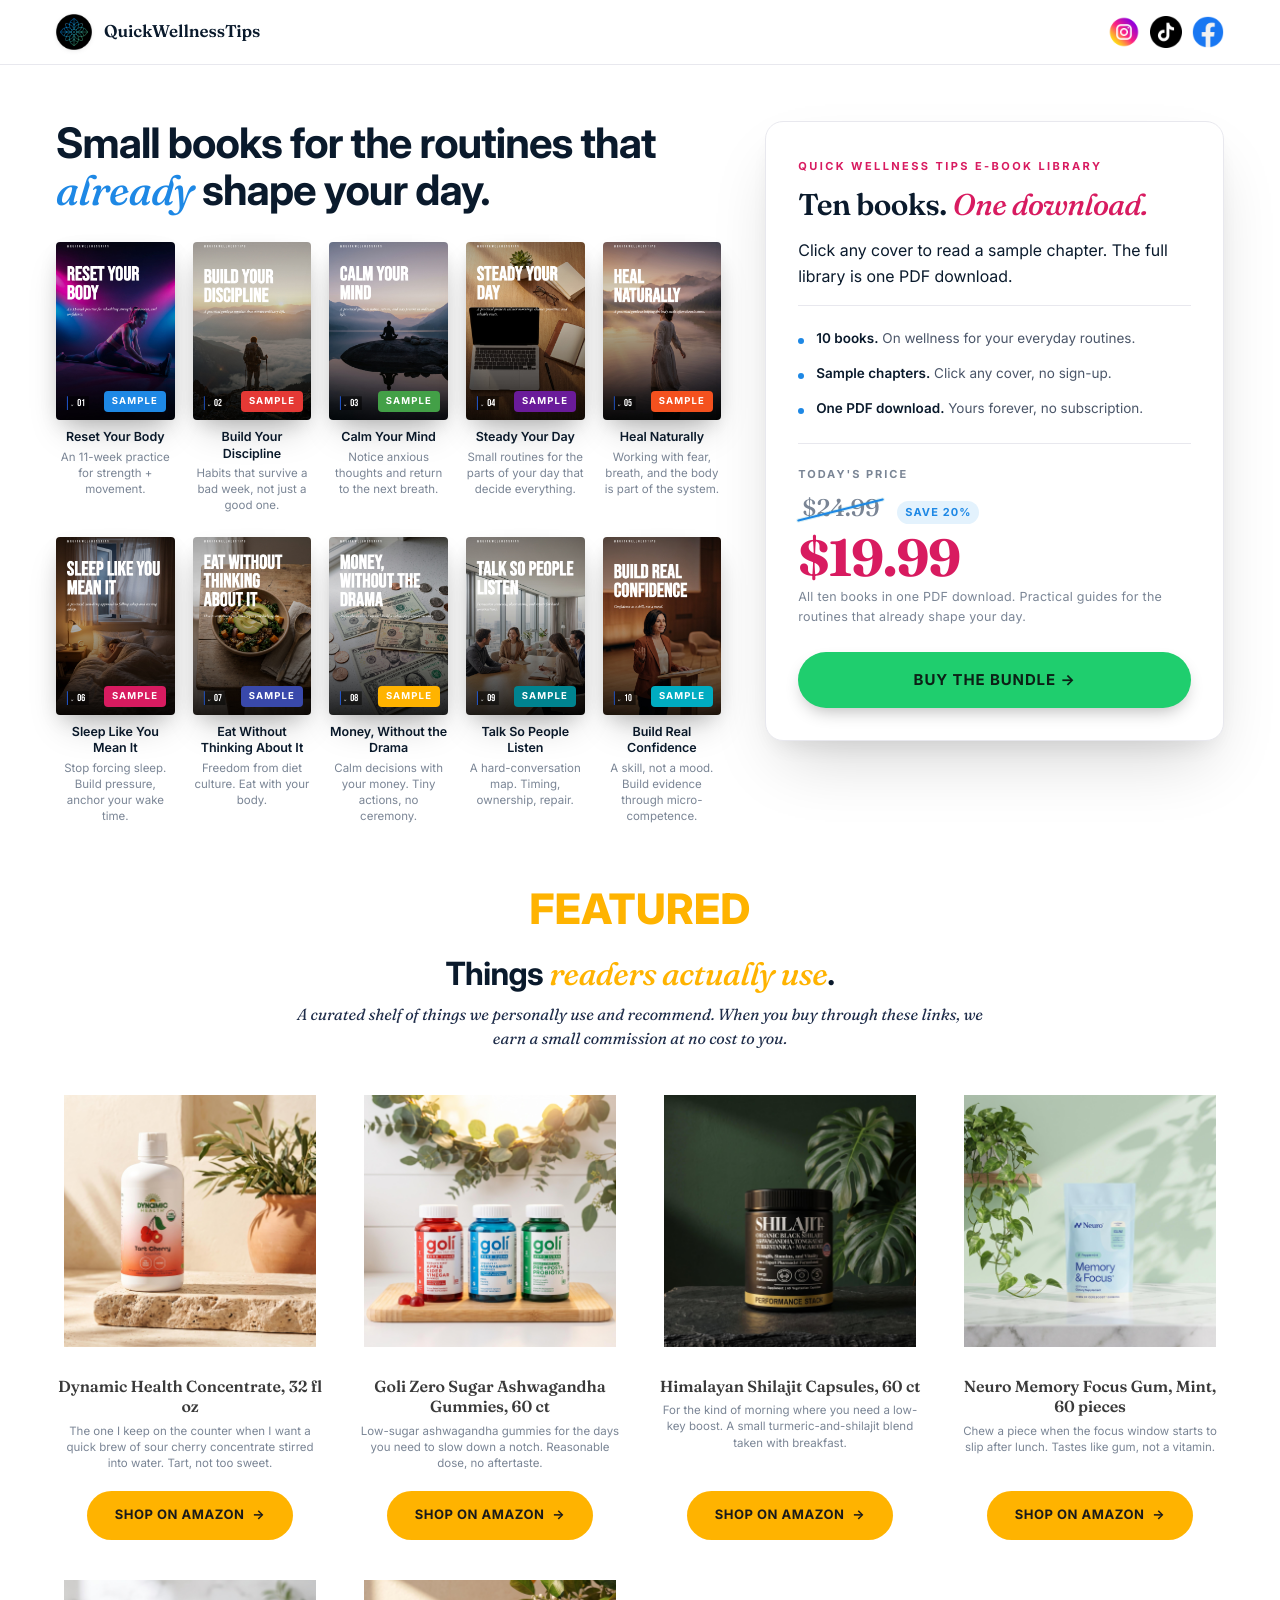
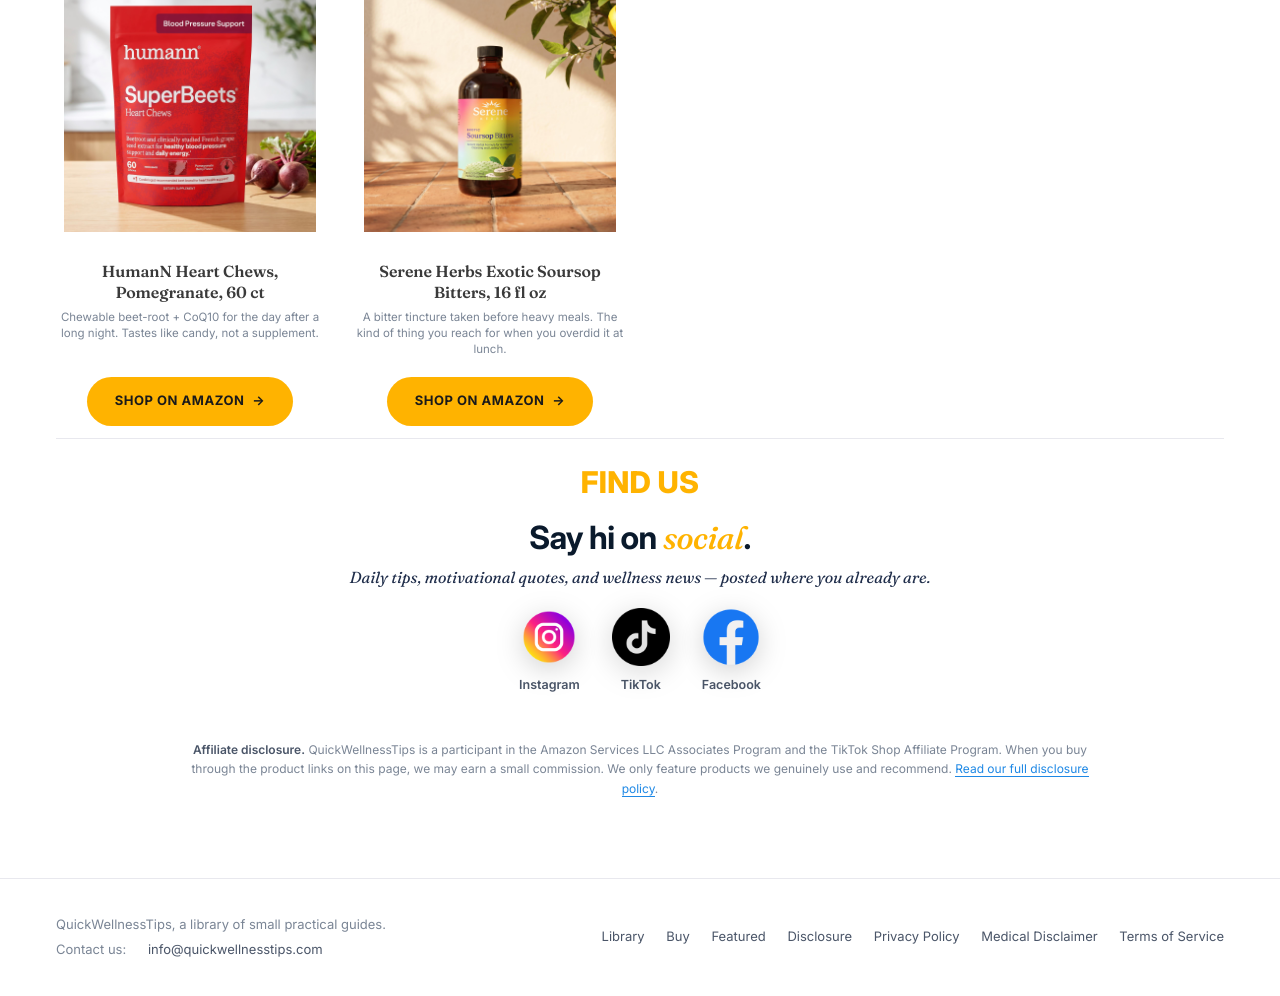
==== commit edf9c1e0: "Add Contact Us to footer; expand Privacy Policy and Medical Disclaimer into full policies; add Terms" ====
--- a/index.html
+++ b/index.html
@@ -791,8 +791,17 @@
     .footer-inner {
       display: flex; justify-content: space-between; align-items: center; flex-wrap: wrap; gap: 16px;
     }
+    .footer-about { display: flex; flex-direction: column; gap: 4px; }
+    .footer-contact { color: var(--ink-muted); }
+    .footer-contact a { color: var(--ink-mid); margin-left: 0; }
+    .footer-contact a:hover { color: var(--ink); }
     .footer a { color: var(--ink-mid); margin-left: 18px; }
     .footer a:hover { color: var(--ink); }
+    @media (max-width: 640px) {
+      .footer-inner { flex-direction: column; align-items: flex-start; }
+      .footer-links { display: flex; flex-wrap: wrap; gap: 4px 14px; }
+      .footer-links a { margin-left: 0; }
+    }
 
   </style>
 </head>
@@ -886,14 +895,18 @@
 
 <footer class="footer">
     <div class="wrap footer-inner">
-      <div>QuickWellnessTips, a library of small practical guides.</div>
-      <div>
+      <div class="footer-about">
+        <div>QuickWellnessTips, a library of small practical guides.</div>
+        <div class="footer-contact">Contact us: <a href="mailto:info@quickwellnesstips.com">info@quickwellnesstips.com</a></div>
+      </div>
+      <div class="footer-links">
         <a href="#library">Library</a>
         <a href="#buy">Buy</a>
         <a href="#featured">Featured</a>
         <a href="disclosure.html">Disclosure</a>
         <a href="privacy.html">Privacy Policy</a>
         <a href="disclaimer.html">Medical Disclaimer</a>
+        <a href="terms.html">Terms of Service</a>
       </div>
     </div>
   </footer>
